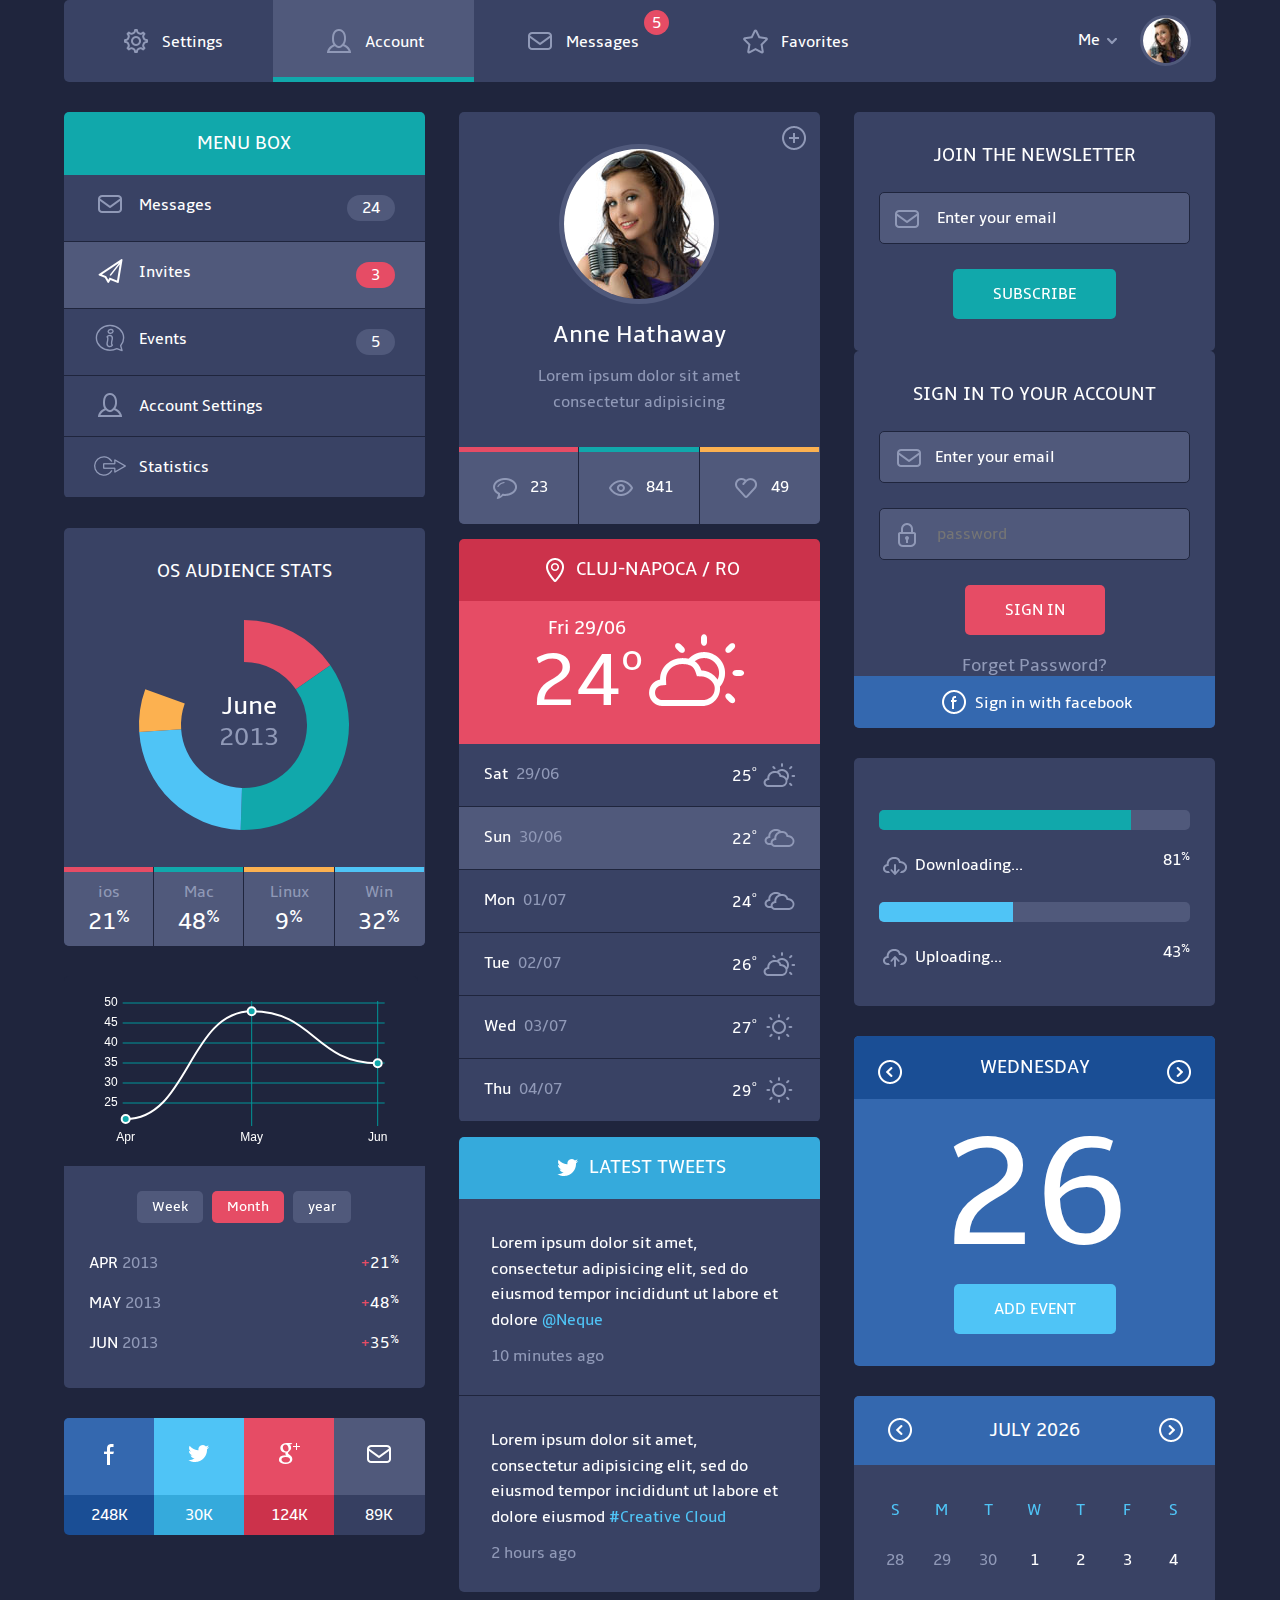
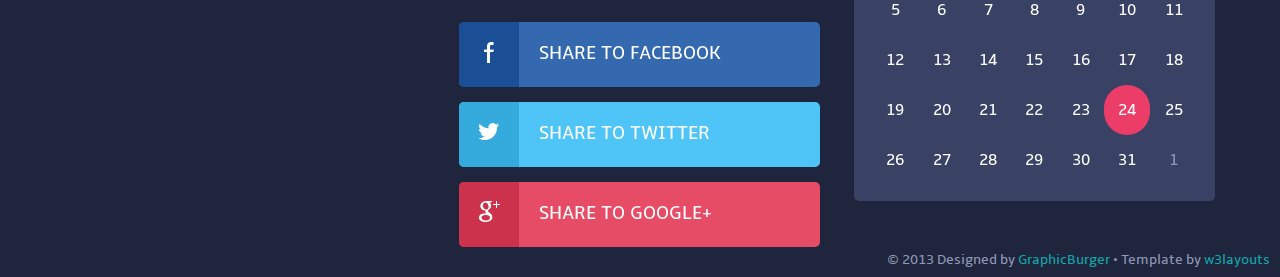
==== index_bk.html @ 9e86a753 "1st commit" ====
<!--A Design by W3layouts
Author: W3layout
Author URL: http://w3layouts.com
License: Creative Commons Attribution 3.0 Unported
License URL: http://creativecommons.org/licenses/by/3.0/
-->
<!DOCTYPE HTML>
<head>
<title>Ui kits Website Template | Home :: w3layouts</title>
<meta http-equiv="Content-Type" content="text/html; charset=utf-8" />
<meta name="viewport" content="width=device-width, initial-scale=1, maximum-scale=1">
<link href="css/style.css" rel="stylesheet" type="text/css" media="all"/>
<link href="css/nav.css" rel="stylesheet" type="text/css" media="all"/>
<link href='http://fonts.googleapis.com/css?family=Carrois+Gothic+SC' rel='stylesheet' type='text/css'>
<script type="text/javascript" src="js/jquery.js"></script>
<script type="text/javascript" src="js/login.js"></script>
<script type="text/javascript" src="js/Chart.js"></script>
 <script type="text/javascript" src="js/jquery.easing.js"></script>
 <script type="text/javascript" src="js/jquery.ulslide.js"></script>
 <!----Calender -------->
  <link rel="stylesheet" href="css/clndr.css" type="text/css" />
  <script src="js/underscore-min.js"></script>
  <script src= "js/moment-2.2.1.js"></script>
  <script src="js/clndr.js"></script>
  <script src="js/site.js"></script>
  <!----End Calender -------->
</head>
<body>			       
	    <div class="wrap">	 
	      <div class="header">
	      	  <div class="header_top">
					  <div class="menu">
						  <a class="toggleMenu" href="#"><img src="images/nav.png" alt="" /></a>
							<ul class="nav">
								<li><a href="#"><i><img src="images/settings.png" alt="" /></i>Settings</a></li>
								<li class="active"><a href="#"><i><img src="images/user.png" alt="" /></i>Account</a></li>
								<li><a href="#"><i><img src="images/mail.png" alt="" /></i>Messages <span class="messages">5</span></a></li>
								<li><a href="#"><i><img src="images/favourite.png" alt="" /></i>Favorites</a></li>
							<div class="clear"></div>
						    </ul>
							<script type="text/javascript" src="js/responsive-nav.js"></script>
				        </div>	
					  <div class="profile_details">
				    		   <div id="loginContainer">
				                  <a id="loginButton" class=""><span>Me</span></a>   
				                    <div id="loginBox">                
				                      <form id="loginForm">
				                        <fieldset id="body">
				                            <div class="user-info">
							        			<h4>Hello,<a href="#"> Username</a></h4>
							        			<ul>
							        				<li class="profile active"><a href="#">Profile </a></li>
							        				<li class="logout"><a href="#"> Logout</a></li>
							        				<div class="clear"></div>		
							        			</ul>
							        		</div>			                            
				                        </fieldset>
				                    </form>
				                </div>
				            </div>
				             <div class="profile_img">	
				             	<a href="#"><img src="images/profile_img40x40.jpg" alt="" />	</a>
				             </div>		
				             <div class="clear"></div>		  	
					    </div>	
		 		      <div class="clear"></div>				 
				   </div>
			</div>	  					     
	</div>
	  <div class="main">  
	    <div class="wrap">  		 
	       <div class="column_left">	          
	    		 <div class="menu_box">
	    		 	 <h3>Menu Box</h3>
	    		 	   <div class="menu_box_list">
				      		<ul>
						  		<li><a href="#" class="messages"><span>Messages</span><label class="digits">24</label><div class="clear"></div></a></li>
						  		<li class="active"><a href="#" class="invites"><span>Invites</span><label class="digits active">3</label><div class="clear"></div></a></li>
						  		<li><a href="#" class="events"><span>Events</span><label class="digits">5</label><div class="clear"></div></a></li>
						  		<li><a href="#" class="account_settings"><span>Account Settings</span></a></li>
						  		<li><a href="#" class="statistics"><span>Statistics</span></a></li>						  	
				    		</ul>
				      </div>
	    		 </div>
	    		 <div class="chart">
		               <h3>Os Audience Stats</h3>
		                <div class="diagram">
		                  <canvas id="canvas" height="220" width="220"> </canvas>
		                  <h4><span>June</span><br />2013</h4>   
		                 </div>
		                     
		               <!----		              
						<span><img src="images/chart.png" alt="" /></span>
						----->					
						<div class="chart_list">
			           	  <ul>
			           	  	<li><a href="#" class="red">ios<p class="percentage">21<em>%</em></p></a></li>
			           	  	<li><a href="#" class="purple">Mac<p class="percentage">48<em>%</em></p></a></li>
			           	  	<li><a href="#" class="yellow">Linux<p class="percentage">9<em>%</em></p></a></li>
			           	  	<li><a href="#" class="blue">Win<p class="percentage">32<em>%</em></p></a></li>
			           	  	<div class="clear"></div>	
			           	  </ul>
			           </div>
			           <script>
						var doughnutData = [
								{
									value: 21,
									color:"#E64C65"
								},
								{
									value : 48,
									color : "#11A8AB"
								},							
								{
									value : 32,
									color : "#4FC4F6"
								},	
								{
									value : 9,
									color : "#FCB150"
								},							
							
							];				
							var myDoughnut = new Chart(document.getElementById("canvas").getContext("2d")).Doughnut(doughnutData);					
					</script>
		          </div>
		             <div class="graph">
		             	<canvas id="line-chart"> </canvas>
		             	<script>
							var lineChartData = {
								labels : ["Apr","May","Jun"],
								datasets : [									
									{
										fillColor : "rgba(255, 255, 255, 0)",
										strokeColor : "#FFF",
										pointColor : "#11a8ab",
										pointStrokeColor : "#FFF",
										data : [21,48,35]
									}
								]
								
							}
					
						var myLine = new Chart(document.getElementById("line-chart").getContext("2d")).Line(lineChartData);
						
						</script>
		             	<!---
		             	<img src="images/graph.png" alt="" />
		             	------->
		             	<div class="graph_list">
		             		 <div class="week-month-year">
		             		 	<p><a href="#">Week</a></p>
		             		 	<p><a href="#" class="active">Month</a></p>
		             		 	<p><a href="#">year</a></p>
		             		 	<div class="clear"></div>
		             		 </div>
				      			<ul>
						  		    <li><a href="#"><span class="day_name">Apr</span> 2013 
						  			<label class="digits"><span>+</span>21<em>%</em></label><div class="clear"></div></a></li>
						  			<li class="active"><a href="#"><span class="day_name">May</span> 2013 
						  			<label class="digits"><span>+</span>48<em>%</em></label><div class="clear"></div></a></li>
						  			<li><a href="#"><span class="day_name">Jun</span> 2013 
						  			<label class="digits"><span>+</span>35<em>%</em> </label><div class="clear"></div></a></li>						  			
				    		</ul>
				      </div>
		             </div>
		                         
		            
		          
		          		<div class="social_network_likes">
				      		<ul>
				      			<li><a href="#" class="facebook"><i><img src="images/facebook_icon.png" alt=""></i> <span>248k</span></a></li>
				      			<li><a href="#" class="twitter"><i><img src="images/tweets.png" alt=""></i> <span>30k</span></a></li>
				      			<li><a href="#" class="googleplus"><i><img src="images/google+.png" alt=""></i> <span>124k</span></a></li>
				      			<li><a href="#" class="mail"><i><img src="images/mail-hover.png" alt=""></i> <span>89k</span></a></li>
				      			<div class="clear"></div>
				    		</ul>
		          		</div>
	  		</div> 
	  		
            <div class="column_middle">
              <div class="column_middle_grid1">
		         <div class="profile_picture">
		        	<a href=""><img src="images/profile_img150x150.jpg" alt="" />	</a>		         
		            <div class="profile_picture_name">
		            	<h2>Anne Hathaway</h2>
		            	<p>Lorem ipsum dolor sit amet consectetur adipisicing </p>
		            </div>
		             <span><a href="#"> <img src="images/follow_user.png" alt="" /> </a></span>
		          </div>
		           <div class="articles_list">
		           	  <ul>
		           	  	<li><a href="#" class="red"> <img src="images/comments.png" alt="" /> 23</a></li>
		           	  	<li><a href="#" class="purple"> <img src="images/views.png" alt="" /> 841</a></li>
		           	  	<li><a href="#" class="yellow"> <img src="images/likes.png" alt="" /> 49</a></li>
		           	  	<div class="clear"></div>	
		           	  </ul>
		           </div>
		       </div>
		         <div class="weather">
		               <h3><i><img src="images/location.png" alt="" /> </i> Cluj-Napoca / Ro</h3>
		              <div class="today_temp">
		                <div class="temp">
							<figure>Fri 29/06<span>24<em>o</em></span></figure>
						</div>
						<img src="images/sun.png" alt="" />
					</div>
						<div class="temp_list">
				      			<ul>
						  		    <li><a href="#"><span class="day_name">Sat</span>&nbsp; 29/06 
						  			<label class="digits">25<em>o</em> <i><img src="images/sun_icon1.png" alt="" /></i></label><div class="clear"></div></a></li>
						  			<li class="active"><a href="#"><span class="day_name">Sun</span>&nbsp; 30/06 
						  			<label class="digits">22<em>o</em> <i><img src="images/clouds.png" alt="" /></i></label><div class="clear"></div></a></li>
						  			<li><a href="#"><span class="day_name">Mon</span>&nbsp; 01/07 
						  			<label class="digits">24<em>o</em> <i><img src="images/clouds.png" alt="" /></i></label><div class="clear"></div></a></li>
						  			<li><a href="#"><span class="day_name">Tue</span>&nbsp; 02/07 
						  			<label class="digits">26<em>o</em> <i><img src="images/sun_icon1.png" alt="" /></i></label><div class="clear"></div></a></li>
						  			<li><a href="#"><span class="day_name">Wed</span>&nbsp; 03/07 
						  			<label class="digits">27<em>o</em> <i><img src="images/sun_icon2.png" alt="" /></i></label><div class="clear"></div></a></li>
						  			<li><a href="#"><span class="day_name">Thu</span>&nbsp; 04/07
						  			<label class="digits">29<em>o</em> <i><img src="images/sun_icon2.png" alt="" /></i></label><div class="clear"></div></a></li>
				    		</ul>
				      </div>
		          </div>	           
		         <div class="tweets">
		               <h3><i><img src="images/tweets.png" alt="" /> </i> Latest Tweets</h3>		              
						<div class="tweets_list">
				      		<ul>
						  		<li>Lorem ipsum dolor sit amet, consectetur adipisicing elit, sed do eiusmod tempor incididunt ut labore et dolore <a href="#">@Neque</a>
						  			<span>10 minutes ago</span></li>
						  	   <li>Lorem ipsum dolor sit amet, consectetur adipisicing elit, sed do eiusmod tempor incididunt ut labore et dolore eiusmod <a href="#">#Creative Cloud</a>
						  			<span>2 hours ago</span></li>
				    		</ul>
				      </div>
		          </div>
		          <div class="social_networks">
				      		<ul>
				      			<li><a href="#" class="facebook"><i><img src="images/facebook_icon.png" alt="" /></i> <span>Share to Facebook</span><div class="clear"></div></a></li>
				      			<li><a href="#" class="twitter"><i><img src="images/tweets.png" alt="" /></i> <span>Share to Twitter</span><div class="clear"></div></a></li>
				      			<li><a href="#" class="googleplus"><i><img src="images/google+.png" alt="" /></i> <span>Share to Google+</span><div class="clear"></div></a></li>
				    		</ul>
		          </div>	           
		       
    	    </div>
    	    
            <div class="column_right">
            	<div class="column_right_grid">
                 <div class="newsletter">
				   <h3>Join the newsletter</h3>
					    <form>
					    	<span>
					 	     <i><img src="images/mail.png" alt="" /></i>
					 	     <input type="text" value="Enter your email" onfocus="this.value = '';" onblur="if (this.value == '') {this.value = 'Enter your email';}">
					 	    </span>			 	    
					 		<input type="submit" class="my_button" value="Subscribe">
					 	</form>
				   </div>
			   </div>
				 <div class="column_right_grid sign-in">
				 	<div class="sign_in">
				       <h3>Sign in to your account</h3>
					    <form>
					    	<span>
					 	    <i><img src="images/mail.png" alt="" /></i><input type="text" value="Enter your email" onfocus="this.value = '';" onblur="if (this.value == '') {this.value = 'Enter your email';}">
					 	    </span>
					 	    <span>
					 	     <i><img src="images/lock.png" alt="" /></i>
					 	     <input type="password" placeholder="password">
					 	    </span>
					 		<input type="submit" class="my-button" value="Sign In">
					 	</form>
					       <h4><a href="#">Forget Password?</a></h4>				   
          		       </div>
          		 	  <div class="signin_facebook">
					   	 <p><a href="#">  <i> <img src="images/facebook.png" alt="" /></i>Sign in with facebook</a></p>
				      </div>
				   </div>
				   <div class="column_right_grid downloading_uploading">
                      <ul>
					      <li>                              
                            <div class="progress">
                              <div class="progress-bar" style="width:81%"> </div>
                            </div>
                            <div class="clearfix">
                                <p class="downloading"> <i><img src="images/download.png" alt="" /></i> Downloading...</p>
                                <p class="percentage">81<em>%</em></p>
                                <div class="clear"></div>
                            </div>
                           </li>
                           <li>                              
                            <div class="progress">
                              <div class="progress-bar uploading" style="width:43%"> </div>
                            </div>
                            <div class="clearfix">
                                <p class="downloading"><i><img src="images/upload.png" alt="" /></i> Uploading...</p>
                                <p class="percentage">43<em>%</em></p>
                                <div class="clear"></div>
                            </div>
                           </li>
                        </ul>
				   </div>
				   <div class="column_right_grid date_events">
				     	  <h3><a href="#" id="slide_prev"><img src="images/arrow-left.png" alt="" /></a> Wednesday <a href="#" id="slide_next"><img src="images/arrow-right.png" alt="" /></a></h3>
				     	 		<ul id="slide" class="event_dates">					            
						            <li>26</li>
						            <li>25</li>
						            <li>24</li>
						            <li>23</li>
						            <li>22</li>
						            <li>21</li>
						            <li>20</li>
						            <li>19</li>
						            <li>18</li>
						            <li>17</li>
						            <li>16</li>
						            <li>15</li>
						            <li>14</li>
						            <li>13</li>
						            <li>12</li>
						            <li>11</li>
						            <li>10</li>
						            <li>9</li>
						            <li>8</li>
						            <li>7</li>
						            <li>6</li>
						            <li>5</li>
						            <li>4</li>
						            <li>3</li>
						            <li>2</li>
						            <li>1</li>
						            <li>31</li>
						            <li>30</li>
						            <li>29</li>
						            <li>28</li>
						            <li>27</li>
						        </ul>
						         <div class="button"><a href="#">Add Event</a></div>											 				
				           <script type="text/javascript">
				            $(function() {						
				                $('#slide').ulslide({
				                   
									effect: {
										type: 'carousel', // slide or fade
				                        axis: 'x',        // x, y
										showCount:1
									},
				                    nextButton: '#slide_next',
				                    prevButton: '#slide_prev',
				                    duration: 800,
				                    /*autoslide: 2000,*/
									easing: 'easeOutBounce'
				                });
				            });
				        </script>
				    </div>
				   <div class="column_right_grid calender">
                      <div class="cal1"> </div>
				   </div>
             </div>
    	<div class="clear"></div>
 	 </div>
   </div>
  		 <div class="copy-right">
				<p>© 2013 Designed by <a href="http://graphicburger.com/flat-design-ui-components/" target="_blank">GraphicBurger</a>  • Template by <a href="http://w3layouts.com" target="_blank">w3layouts</a> </p>
	 	 </div>   
</body>
</html>
---- css/style.css ----
/*
Author: W3layouts
Author URL: http://w3layouts.com
License: Creative Commons Attribution 3.0 Unported
License URL: http://creativecommons.org/licenses/by/3.0/
*/
    /* reset */
    
    html,
    body,
    div,
    span,
    applet,
    object,
    iframe,
    h1,
    h2,
    h3,
    h4,
    h5,
    h6,
    p,
    blockquote,
    pre,
    a,
    abbr,
    acronym,
    address,
    big,
    cite,
    code,
    del,
    dfn,
    em,
    img,
    ins,
    kbd,
    q,
    s,
    samp,
    small,
    strike,
    strong,
    sub,
    sup,
    tt,
    var,
    b,
    u,
    i,
    dl,
    dt,
    dd,
    ol,
    nav ul,
    nav li,
    fieldset,
    form,
    label,
    legend,
    table,
    caption,
    tbody,
    tfoot,
    thead,
    tr,
    th,
    td,
    article,
    aside,
    canvas,
    details,
    embed,
    figure,
    figcaption,
    footer,
    header,
    hgroup,
    menu,
    nav,
    output,
    ruby,
    section,
    summary,
    time,
    mark,
    audio,
    video {
        margin: 0;
        padding: 0;
        border: 0;
        font-size: 100%;
        font: inherit;
        vertical-align: baseline;
    }

hr{
    border-color: #9099b7;
    color: #9099b7;
    background-color: #9099b7;
}
    
    article,
    aside,
    details,
    figcaption,
    figure,
    footer,
    header,
    hgroup,
    menu,
    nav,
    section {
        display: block;
    }
    
    ol,
    ul {
        list-style: none;
        margin: 0;
        padding: 0;
    }
    
    blockquote,
    q {
        quotes: none;
    }
    
    blockquote:before,
    blockquote:after,
    q:before,
    q:after {
        content: '';
        content: none;
    }
    
    table {
        border-collapse: collapse;
        border-spacing: 0;
    }
    /* start editing from here */
    
    a {
        text-decoration: none;
    }
    
    .txt-rt {
        text-align: right;
    }
    /* text align right */
    
    .txt-lt {
        text-align: left;
    }
    /* text align left */
    
    .txt-center {
        text-align: center;
    }
    /* text align center */
    
    .float-rt {
        float: right;
    }
    /* float right */
    
    .float-lt {
        float: left;
    }
    /* float left */
    
    .clear {
        clear: both;
    }
    /* clear float */
    
    .pos-relative {
        position: relative;
    }
    /* Position Relative */
    
    .pos-absolute {
        position: absolute;
    }
    /* Position Absolute */
    
    .vertical-base {
        vertical-align: baseline;
    }
    /* vertical align baseline */
    
    .vertical-top {
        vertical-align: top;
    }
    /* vertical align top */
    
    .underline {
        padding-bottom: 5px;
        border-bottom: 1px solid #eee;
        margin: 0 0 20px 0;
    }
    /* Add 5px bottom padding and a underline */
    
    nav.vertical ul li {
        display: block;
    }
    /* vertical menu */
    
    nav.horizontal ul li {
        display: inline-block;
    }
    /* horizontal menu */
    
    img {
        max-width: 100%;
    }
    /*end reset*/
    
    @font-face {
        font-family: 'ambleregular';
        src: url(../fonts/Amble-Regular-webfont.ttf) format('truetype');
    }
    
    body {
        font-family: 'ambleregular';
        background: #1f253d !important;
        padding: 0;
        position: relative;
    }
    
    .wrap {
        width: 80%;
        margin: 0 auto;
        transition: all .2s linear;
        -moz-transition: all .2s linear;
        /* firefox */
        -webkit-transition: all .2s linear;
        /* safari and chrome */
        -o-transition: all .2s linear;
        /* opera */
        -ms-transition: all .2s linear;
    }
    
    .header_top {
        background: #394264;
        border-radius: 5px;
        -webkit-border-radius: 5px;
        -moz-border-radius: 5px;
        -o-border-radius: 5px;
        position: relative;
    }
    
    .footer_bottom {
        position: absolute;
        bottom: 0;
        width: 100%;
        text-align: center;
    }
    /********* profile details **********/
    
    .profile_details {
        float: right;
        margin: 15px 25px;
    }
    /*-------LOGIN STARTS HERE -------*/
    
    #loginContainer {
        position: relative;
        float: left;
        padding-right: 10px;
        padding-top: 15px;
    }
    /* Login Button */
    
    #loginButton {
        display: inline-block;
        position: relative;
        z-index: 30;
        cursor: pointer;
    }
    /* Login Button Text */
    
    #loginButton span {
        color: #FFF;
        font-size: 1em;
        background: url(../images/loginArrow.png) no-repeat 26px 8px;
        display: block;
        padding: 0 30px 0 0;
        font-family: 'ambleregular';
    }
    
    #loginButton.active span {
        background-position: 26px -20px;
    }
    /* Login Box */
    
    #loginBox {
        position: absolute;
        top: 70px;
        right: 10px;
        display: none;
        z-index: 29;
    }
    /* Login Form */
    
    #loginForm {
        width: 200px;
        background: #1F253D;
        border-radius: 5px;
        -webkit-border-radius: 5px;
        border-radius: 5px;
        border-radius: 5px;
        position: relative;
    }
    
    #loginForm:after {
        content: '';
        position: absolute;
        right: 25px;
        top: -6px;
        border-left: 6px solid rgba(0, 0, 0, 0);
        border-right: 6px solid rgba(0, 0, 0, 0);
        border-bottom: 6px solid #1F253D;
    }
    
    fieldset#body {
        padding: 15px;
    }
    
    .user-info h4 {
        font-size: 1em;
        color: #FFF;
        padding-bottom: 15px;
        text-align: center;
    }
    
    .user-info h4 a {
        color: #11A8AB;
    }
    
    .user-info ul li.profile {
        float: left;
    }
    
    .user-info ul li.logout {
        float: right;
    }
    
    .user-info ul li {
        display: inline-block;
    }
    
    .user-info ul li a {
        padding: 8px 15px;
        color: #FFF;
        font-size: 0.85em;
        border: none;
        display: block;
        background: #50597B;
        border-radius: 5px;
        -webkit-border-radius: 5px;
        -moz-border-radius: 5px;
        -o-border-radius: 5px;
        -webkit-transition: all 0.5s ease-in-out;
        -moz-transition: all 0.5s ease-in-out;
        -o-transition: all 0.5s ease-in-out;
        transition: all 0.5s ease-in-out;
    }
    
    .user-info ul li a:hover,
    .user-info ul li.active a {
        background: #E64C65;
    }
    
    .profile_img {
        float: right;
    }
    
    .profile_img img {
        display: block;
        border-radius: 3em;
        -webkit-border-radius: 3em;
        -moz-border-radius: 3em;
        -o-border-radius: 3em;
        border: 3px solid #50597b;
    }
    /********* Main ************/
    
    .main {
        padding: 30px 0;
    }
    
    .column_left,
    .column_middle,
    .column_right {
        float: left;
        width: 31.3%;
    }
    
    .column_middle {
        margin: 0 3%;
    }
    /******** Colunm Left *************/
    
    .menu_box h3 {
        color: #FFF;
        font-size: 1.2em;
        text-transform: uppercase;
        padding: 20px 0;
        text-align: center;
        background: #11a8ab;
        border-radius: 5px 5px 0 0;
        -webkit-border-radius: 5px 5px 0 0;
        -moz-border-radius: 5px 5px 0 0;
        -o-border-radius: 5px 5px 0 0;
    }
    
    .menu_box_list {
        background: #394264;
        border-radius: 0px 0px 5px 5px;
        -webkit-border-radius: 0px 0px 5px 5px;
        -moz-border-radius: 0px 0px 5px 5px;
        -o-border-radius: 0px 0px 5px 5px;
    }
    
    .menu_box_list li a {
        display: block;
        color: #FFF;
        font-size: 1em;
        border-bottom: 1px solid #1f253d;
        padding: 20px 30px;
        -webkit-transition: all 0.5s ease-in-out;
        -moz-transition: all 0.5s ease-in-out;
        -o-transition: all 0.5s ease-in-out;
        transition: all 0.5s ease-in-out;
    }
    
    .menu_box_list li a:hover,
    .menu_box_list li.active a {
        background: #50597b;
    }
    
    .menu_box_list li a span {
        padding-left: 45px;
    }
    
    .menu_box_list li a label {
        background: #50597b;
        color: #FFF;
        font-size: 1em;
        float: right;
        padding: 3px 15px;
        border-radius: 1em;
        -webkit-transition: all 0.5s ease-in-out;
        -moz-transition: all 0.5s ease-in-out;
        -o-transition: all 0.5s ease-in-out;
        transition: all 0.5s ease-in-out;
    }
    
    .menu_box_list li a label.active,
    .menu_box_list li a:hover label {
        background: #e64c65;
    }
    
    .menu_box_list li a.messages {
        background-image: url(../images/mail.png);
        background-repeat: no-repeat;
        background-position: 30px 13px;
    }
    
    .menu_box_list li a.messages:hover {
        background-image: url(../images/mail-hover.png);
    }
    
    .menu_box_list li a.invites {
        background-image: url(../images/invites.png);
        background-repeat: no-repeat;
        background-position: 30px 13px;
    }
    
    .menu_box_list li a.invites:hover,
    .menu_box_list li.active a {
        background-image: url(../images/invites-hover.png);
    }
    
    .menu_box_list li a.events {
        background-image: url(../images/information.png);
        background-repeat: no-repeat;
        background-position: 30px 13px;
    }
    
    .menu_box_list li a.events:hover {
        background-image: url(../images/information.png);
    }
    
    .menu_box_list li a.account_settings {
        background-image: url(../images/user.png);
        background-repeat: no-repeat;
        background-position: 30px 13px;
    }
    
    .menu_box_list li a.account_settings:hover {
        background-image: url(../images/user.png);
    }
    
    .menu_box_list li a.statistics {
        background-image: url(../images/logout.png);
        background-repeat: no-repeat;
        background-position: 30px 13px;
    }
    
    .menu_box_list li a.statistics:hover {
        background-image: url(../images/logout.png);
    }
    /******* Carts *********/
    
    .chart {
        margin-top: 30px;
        background: #394264;
        text-align: center;
        padding: 2em 0 0 0;
        border-radius: 5px;
        -webkit-border-radius: 5px;
        -moz-border-radius: 5px;
        -o-border-radius: 5px;
    }
    
    .chart h4 {
        position: absolute;
        top: 4.5em;
        right: 6.5em;
        font-size: 1.6em;
        color: #9099B7;
        display: inline-block;
    }
    
    .chart h4 span {
        color: #FFF;
    }
    
    .chart h3 {
        color: #FFF;
        font-size: 1.2em;
        text-transform: uppercase;
    }
    
    .diagram {
        position: relative;
    }
    
    .chart canvas {
        padding: 2em 0;
        display: block;
        margin: 0 auto;
        position: relative;
    }
    
    .chart_list {
        background: #50597b;
        text-align: center;
        border-radius: 0px 0px 5px 5px;
        -webkit-border-radius: 0px 0px 5px 5px;
        -moz-border-radius: 0px 0px 5px 5px;
        -o-border-radius: 0px 0px 5px 5px;
    }
    
    .chart_list li {
        float: left;
        width: 24.8%;
        border-right: 1px solid #1F253D;
    }
    
    .chart_list li a {
        display: block;
        color: #9099B7;
        font-size: 1em;
        padding: 10px 0;
        -webkit-transition: all 0.5s ease-in-out;
        -moz-transition: all 0.5s ease-in-out;
        -o-transition: all 0.5s ease-in-out;
        transition: all 0.5s ease-in-out;
    }
    
    .chart_list li a:hover {
        background: #3F4663;
    }
    
    .chart_list li:nth-child(4) {
        border-right: none;
    }
    
    .chart_list li a.red {
        border-top: 5px solid #e64c65;
    }
    
    .chart_list li a.purple {
        border-top: 5px solid #11a8ab;
    }
    
    .chart_list li a.yellow {
        border-top: 5px solid #fcb150;
    }
    
    .chart_list li a.blue {
        border-top: 5px solid #4fc4f6;
    }
    
    .chart_list p {
        font-size: 1.5em;
        color: #FFF;
        padding-top: 5px;
    }
    
    .chart_list em {
        font-size: 0.7em;
        vertical-align: top;
    }
    /********* Graph ************/
    
    .graph {
        margin-top: 30px;
    }
    
    .graph canvas {
        padding: 20px 48px;
        display: block;
        background: #1f253d;
        border-radius: 5px 5px 0 0;
        -webkit-border-radius: 5px 5px 0 0;
        -moz-border-radius: 5px 5px 0 0;
        -o-border-radius: 5px 5px 0 0;
    }
    
    .graph img {
        display: block;
        width: 100%;
        border-radius: 5px 5px 0 0;
        -webkit-border-radius: 5px 5px 0 0;
        -moz-border-radius: 5px 5px 0 0;
        -o-border-radius: 5px 5px 0 0;
    }
    
    .graph_list {
        padding: 25px;
        background: #394264;
        border-radius: 0px 0px 5px 5px;
        -webkit-border-radius: 0px 0px 5px 5px;
        -moz-border-radius: 0px 0px 5px 5px;
        -o-border-radius: 0px 0px 5px 5px;
    }
    
    .week-month-year {
        text-align: center;
        margin-bottom: 20px;
    }
    
    .week-month-year p {
        display: inline-block;
        margin-left: 5px;
    }
    
    .week-month-year p:first-child {
        margin-left: 0;
    }
    
    .week-month-year p a {
        padding: 8px 15px;
        color: #FFF;
        font-size: 0.85em;
        border: none;
        display: block;
        background: #50597b;
        border-radius: 5px;
        -webkit-border-radius: 5px;
        -moz-border-radius: 5px;
        -o-border-radius: 5px;
        -webkit-transition: all 0.5s ease-in-out;
        -moz-transition: all 0.5s ease-in-out;
        -o-transition: all 0.5s ease-in-out;
        transition: all 0.5s ease-in-out;
    }
    
    .week-month-year p a:hover,
    .week-month-year p a.active {
        background: #e64c65;
    }
    
    .graph_list li a {
        display: block;
        color: #9099B7;
        font-size: 1em;
        text-transform: uppercase;
        padding: 10px 0;
        -webkit-transition: all 0.5s ease-in-out;
        -moz-transition: all 0.5s ease-in-out;
        -o-transition: all 0.5s ease-in-out;
        transition: all 0.5s ease-in-out;
    }
    
    .graph_list li a span {
        color: #FFF;
        -webkit-transition: all 0.5s ease-in-out;
        -moz-transition: all 0.5s ease-in-out;
        -o-transition: all 0.5s ease-in-out;
        transition: all 0.5s ease-in-out;
    }
    
    .graph_list li a label {
        color: #FFF;
        font-size: 1em;
        float: right;
        letter-spacing: 1px;
    }
    
    .graph_list li a label span {
        color: #E64C65;
    }
    
    .graph_list li a label em {
        font-size: 0.7em;
        vertical-align: top;
    }
    /****** video Player *******/
    
    .video_palyer {
        margin-top: 30px;
    }
    
    .video_palyer iframe {
        height: 290px;
        border-radius: 5px;
        -webkit-border-radius: 5px;
        -moz-border-radius: 5px;
        -o-border-radius: 5px;
    }
    /***** Social Likes **********/
    
    .social_network_likes {
        margin-top: 30px;
        text-align: center;
    }
    
    .social_network_likes li {
        float: left;
        width: 25%;
    }
    
    .social_network_likes li a {
        display: block;
        -webkit-transition: all 0.5s ease-in-out;
        -moz-transition: all 0.5s ease-in-out;
        -o-transition: all 0.5s ease-in-out;
        transition: all 0.5s ease-in-out;
    }
    
    .social_network_likes li a > i {
        display: block;
        background: #1a4e95;
        padding: 20px 0;
    }
    
    .social_network_likes li a span {
        display: block;
        font-size: 1em;
        color: #FFF;
        text-transform: uppercase;
        padding: 10px 0;
    }
    
    .social_network_likes li a.facebook {
        background: #1a4e95;
        border-radius: 5px 0px 0px 5px;
    }
    
    .social_network_likes li a.facebook:hover {
        background: #094291;
    }
    
    .social_network_likes li a.facebook > i {
        background: #3468af;
        border-radius: 5px 0px 0px 0px;
    }
    
    .social_network_likes li a.twitter {
        background: #35aadc;
    }
    
    .social_network_likes li a.twitter:hover {
        background: #0C94CE;
    }
    
    .social_network_likes li a.twitter > i {
        background: #4fc4f6;
    }
    
    .social_network_likes li a.googleplus {
        background: #cc324b;
    }
    
    .social_network_likes li a.googleplus:hover {
        background: #CA2540;
    }
    
    .social_network_likes li a.googleplus > i {
        background: #e64c65;
    }
    
    .social_network_likes li a.mail {
        background: #363f61;
        border-radius: 0px 5px 5px 0px;
    }
    
    .social_network_likes li a.mail:hover {
        background: #30395A;
    }
    
    .social_network_likes li a.mail > i {
        background: #50597b;
        border-radius: 0px 5px 0px 0px;
    }
    /********* Column Middle ***********/
    
    .column_middle_grid1 {
        background: #394264;
        border-radius: 5px;
        -webkit-border-radius: 5px;
        -moz-border-radius: 5px;
        -o-border-radius: 5px;
    }
    
    .profile_picture {
        padding: 2em 3em;
        text-align: center;
        position: relative;
    }
    
    .profile_picture span {
        position: absolute;
        top: 10px;
        right: 10px;
    }
    
    .profile_picture a {
        display: block;
    }
    
    .profile_picture > a > img {
        display: block;
        margin: 0 auto;
        border: 5px solid #50597B;
        border-radius: 8em;
        -webkit-border-radius: 8em;
        -moz-border-radius: 8em;
        -o-border-radius: 8em;
    }
    
    .profile_picture_name {
        padding-top: 1em;
    }
    
    .profile_picture_name h2 {
        font-size: 1.5em;
        color: #FFF;
        margin-bottom: 15px;
    }
    
    .profile_picture_name p {
        font-size: 1em;
        color: #9099b7;
        line-height: 1.6em;
    }
    
    .articles_list {
        background: #50597b;
        text-align: center;
        border-radius: 0px 0px 5px 5px;
        -webkit-border-radius: 0px 0px 5px 5px;
        -moz-border-radius: 0px 0px 5px 5px;
        -o-border-radius: 0px 0px 5px 5px;
    }
    
    .articles_list li {
        float: left;
        width: 33.1%;
        border-right: 1px solid #1F253D;
    }
    
    .articles_list li a {
        display: block;
        color: #FFF;
        font-size: 1em;
        padding: 20px 0;
        -webkit-transition: all 0.5s ease-in-out;
        -moz-transition: all 0.5s ease-in-out;
        -o-transition: all 0.5s ease-in-out;
        transition: all 0.5s ease-in-out;
    }
    
    .articles_list li a:hover {
        background: #3F4663;
    }
    
    .articles_list li a img {
        vertical-align: middle;
        padding-right: 5px;
    }
    
    .articles_list li:nth-child(3) {
        border-right: none;
    }
    
    .articles_list li a.red {
        border-top: 5px solid #e64c65;
    }
    
    .articles_list li a.purple {
        border-top: 5px solid #11a8ab;
    }
    
    .articles_list li a.yellow {
        border-top: 5px solid #fcb150;
    }
    /*** Weather *******/
    
    .weather,
    .tweets {
        margin-top: 15px;
    }
    
    .weather h3,
    .tweets h3 {
        color: #FFF;
        font-size: 1.2em;
        text-transform: uppercase;
        padding: 15px 0;
        text-align: center;
        background: #cc324b;
        border-radius: 5px 5px 0 0;
        -webkit-border-radius: 5px 5px 0 0;
        -moz-border-radius: 5px 5px 0 0;
        -o-border-radius: 5px 5px 0 0;
    }
    
    .weather h3 i img,
    .tweets h3 i img {
        vertical-align: middle;
    }
    
    .today_temp {
        padding: 1em 0;
        background: #e64c65;
        text-align: center;
    }
    
    .today_temp img {
        vertical-align: bottom;
        margin-bottom: 8px;
    }
    
    .temp {
        display: inline-block;
    }
    
    .temp figure {
        font-size: 1.2em;
        color: #FFF;
        text-align: center;
        padding: 0;
    }
    
    .temp figure span {
        font-size: 4em;
        color: #FFF;
        display: block;
        margin-top: -5px;
    }
    
    .temp figure span em {
        font-size: 0.5em;
        vertical-align: top;
    }
    
    .temp_list {
        background: #394264;
        border-radius: 0px 0px 5px 5px;
        -webkit-border-radius: 0px 0px 5px 5px;
        -moz-border-radius: 0px 0px 5px 5px;
        -o-border-radius: 0px 0px 5px 5px;
    }
    
    .temp_list li a {
        display: block;
        color: #9099B7;
        font-size: 1em;
/*        text-transform: uppercase;*/
        border-bottom: 1px solid #1f253d;
        padding: 20px 25px 15px 25px;
        -webkit-transition: all 0.5s ease-in-out;
        -moz-transition: all 0.5s ease-in-out;
        -o-transition: all 0.5s ease-in-out;
        transition: all 0.5s ease-in-out;
    }
    
    .temp_list li a span {
        color: #FFF;
        -webkit-transition: all 0.5s ease-in-out;
        -moz-transition: all 0.5s ease-in-out;
        -o-transition: all 0.5s ease-in-out;
        transition: all 0.5s ease-in-out;
    }
    
/*
    .temp_list li a:hover span,
    .temp_list li.active a span {
        color: #e64c65;
    }
*/
    
    .temp_list li a:hover,
    .temp_list li.active a {
        background: #50597b;
    }
    
    .temp_list li a label {
        color: #FFF;
        font-size: 1em;
        float: right;
        letter-spacing: 1px;
    }
    
    .temp_list li a label em {
        font-size: 0.5em;
        vertical-align: top;
    }
    
    .temp_list li a label i > img {
        vertical-align: middle;
        margin-top: -5px;
    }
    /******* Tweets *******/
    
    .tweets h3 {
        background: #35aadc;
    }
    
    .tweets_list {
        background: #394264;
        border-radius: 0px 0px 5px 5px;
        -webkit-border-radius: 0px 0px 5px 5px;
        -moz-border-radius: 0px 0px 5px 5px;
        -o-border-radius: 0px 0px 5px 5px;
    }
    
    .tweets_list li {
        color: #FFF;
        font-size: 1em;
        line-height: 1.6em;
        padding: 2em 2em 1em 2em;
        border-bottom: 1px solid #1F253D;
    }
    
    .tweets_list li:last-child {
        border-bottom: none;
    }
    
    .tweets_list li a {
        color: #4fc4f6;
    }
    
    .tweets_list li span {
        display: block;
        color: #9099B7;
        padding: 10px 0;
    }
    /********* Social Networks **********/
    
    .social_networks {
        margin-top: 30px;
    }
    
    .social_networks li a {
        display: block;
        margin-bottom: 15px;
        border-radius: 5px;
        -webkit-border-radius: 5px;
        -moz-border-radius: 5px;
        -o-border-radius: 5px;
        -webkit-transition: all 0.5s ease-in-out;
        -moz-transition: all 0.5s ease-in-out;
        -o-transition: all 0.5s ease-in-out;
        transition: all 0.5s ease-in-out;
    }
    
    .social_networks li a > i {
        background: #1a4e95;
        float: left;
        padding: 14px;
        border-radius: 5px 0px 0px 5px;
        -webkit-border-radius: 5px 0px 0px 5px;
        -moz-border-radius: 5px 0px 0px 5px;
        -o-border-radius: 5px 0px 0px 5px;
    }
    
    .social_networks li a span {
        float: left;
        font-size: 1.2em;
        color: #FFF;
        text-transform: uppercase;
        padding: 20px;
    }
    
    .social_networks li a.facebook {
        background: #3468af;
    }
    
    .social_networks li a.facebook:hover {
        background: #0D4797;
    }
    
    .social_networks li a.facebook > i {
        background: #1a4e95;
    }
    
    .social_networks li a.twitter {
        background: #4fc4f6;
    }
    
    .social_networks li a.twitter:hover {
        background: #0C94CE;
    }
    
    .social_networks li a.twitter > i {
        background: #35aadc;
    }
    
    .social_networks li a.googleplus {
        background: #e64c65;
        margin-bottom: 0;
    }
    
    .social_networks li a.googleplus:hover {
        background: #CA2540;
    }
    
    .social_networks li a.googleplus > i {
        background: #cc324b;
    }
    /*********** Colunm Right ***********/
    
    .column_right_grid {
        background: #394264;
        text-align: center;
        padding: 2em 0;
        border-radius: 5px;
        -webkit-border-radius: 5px;
        -moz-border-radius: 5px;
        -o-border-radius: 5px;
    }
    
    .column_right_grid h3 {
        color: #FFF;
        font-size: 1.2em;
        text-transform: uppercase;
    }
    
    .column_right_grid span, .product-order, .marketing-order {
        background: #50597b;
        border: 1px solid #1F253D;
        padding: 5px 0;
        margin: 25px 25px;
        border-radius: 5px;
        -webkit-border-radius: 5px;
        -moz-border-radius: 5px;
        -o-border-radius: 5px;
        display: block;
        outline: none;
        transition: border-color 0.3s;
        -o-transition: border-color 0.3s;
        -ms-transition: border-color 0.3s;
        -moz-transition: border-color 0.3s;
        -webkit-transition: border-color 0.3s;
    }

    button{
        background: #50597b;
        border: 1px solid #1F253D;
        padding: 5px 0;
        margin: 25px 25px;
        border-radius: 5px;
        -webkit-border-radius: 5px;
        -moz-border-radius: 5px;
        -o-border-radius: 5px;
        display: block;
        outline: none;
        transition: border-color 0.3s;
        -o-transition: border-color 0.3s;
        -ms-transition: border-color 0.3s;
        -moz-transition: border-color 0.3s;
        -webkit-transition: border-color 0.3s;
    }
    
    .column_right_grid span:hover {
        border: 1px solid #11A8AB;
    }
    
    .column_right_grid span i img {
        vertical-align: middle;
    }
    
    input[type=number]::-webkit-inner-spin-button,
    input[type=number]::-webkit-outer-spin-button {
        -webkit-appearance: none;
    }
    
    .column_right_grid input[type="number"]::placeholder {
        color: #FFF;
    }
    
    input[type="text"],
    input[type="password"],
    input[type="number"] {
        padding: 10px;
        color: #FFF;
        font-size: 1em;
        background: none;
        outline: none;
        border: none;
        margin: 0px auto;
        width: 75%;
        -webkit-apperance: none;
        font-family: 'ambleregular';
    }
    
    .newsletter input[type="submit"],
.sign_in input[type="submit"],.sign_in input[type="button"] {
        padding: 15px 2.5em;
        color: #FFF;
        font-size: 1em;
        text-transform: uppercase;
        cursor: pointer;
        border: none;
        outline: none;
        background: #11a8ab;
        border-radius: 5px;
        -webkit-border-radius: 5px;
        -moz-border-radius: 5px;
        -o-border-radius: 5px;
        -webkit-transition: all 0.5s ease-in-out;
        -moz-transition: all 0.5s ease-in-out;
        -o-transition: all 0.5s ease-in-out;
        transition: all 0.5s ease-in-out;
        -webkit-apperance: none;
        font-family: 'ambleregular';
    }
    
    .newsletter input[type="submit"]:hover {
        background: #0D9092;
    }
    /********** Sign In to your account *********/
    
    .sign-in {
/*        margin-top: 30px;*/
        padding: 2em 0 0 0;
    }
    
    .sign_in {
        /*	padding-bottom:1em;*/
        border-radius: 5px 5px 0 0;
        -webkit-border-radius: 5px 5px 0 0;
        -moz-border-radius: 5px 5px 0 0;
        -o-border-radius: 5px 5px 0 0;
    }
    
    .sign_in input[type="submit"] {
        background: #e64c65;
    }
    
    .sign_in input[type="submit"]:hover {
        background: #d4465d;
    }
    
    .sign_in h4 {
        margin-top: 20px;
    }
    
    .sign_in h4 a {
        font-size: 1.1em;
        color: #9099B7;
        -webkit-transition: all 0.5s ease-in-out;
        -moz-transition: all 0.5s ease-in-out;
        -o-transition: all 0.5s ease-in-out;
        transition: all 0.5s ease-in-out;
    }
    
    .sign_in h4 a:hover {
        color: #FFF;
        text-decoration: underline;
    }
    
    .signin_facebook {
        background: #3468af;
        padding: 10px 0 15px 0;
        text-align: center;
        border-radius: 0 0 5px 5px;
        -webkit-border-radius: 0 0 5px 5px;
        -moz-border-radius: 0 0 5px 5px;
        -o-border-radius: 0 0 5px 5px;
    }
    
    .signin_facebook p a {
        font-size: 1em;
        color: #FFF;
    }
    
    .signin_facebook a > i > img {
        margin: 0 5px -10px 0;
    }
    /******** Downloading And Uploading Status bar ***********/
    
    .downloading_uploading {
        margin-top: 30px;
        padding: 2em 25px;
    }
    
    .downloading_uploading p {
        color: #fff;
        font-size: 1em;
    }
    
    .downloading_uploading p img {
        vertical-align: middle;
    }
    
    .downloading_uploading p.downloading {
        float: left;
    }
    
    .downloading_uploading p.percentage {
        float: right;
    }
    
    .downloading_uploading em {
        font-size: 0.7em;
        vertical-align: top;
    }
    
    .progress {
        margin: 20px 0;
        background: #50597b;
        height: 20px;
        border-radius: 5px;
        -webkit-border-radius: 5px;
        -moz-border-radius: 5px;
        -o-border-radius: 5px;
    }
    
    .progress-bar {
        background: #11a8ab;
        height: 20px;
        border-radius: 5px 0px 0px 5px;
        -webkit-border-radius: 5px 0px 0px 5px;
        -moz-border-radius: 5px 0px 0px 5px;
        -o-border-radius: 5px 0px 0px 5px;
    }
    
    .uploading {
        background: #4fc4f6;
    }
    /********* Events Date ******/
    
    .date_events {
        margin-top: 30px;
        padding: 0 0 2em 0;
        background: #3468af;
    }
    
    .date_events h3 {
        color: #FFF;
        font-size: 1.2em;
        text-transform: uppercase;
        padding: 20px 20px;
        text-align: center;
        background: #1a4e95;
        border-radius: 5px 5px 0 0;
        -webkit-border-radius: 5px 5px 0 0;
        -moz-border-radius: 5px 5px 0 0;
        -o-border-radius: 5px 5px 0 0;
    }
    
    .date_events h3 a#slide_prev {
        float: left;
    }
    
    .date_events h3 a#slide_next {
        float: right;
    }
    
    .event_dates li {
        font-size: 10em;
        color: #FFF;
    }
    
    .button a {
        display: inline-block;
        background: #4fc4f6;
        padding: 15px 2.5em;
        color: #FFF;
        font-size: 1em;
        text-transform: uppercase;
        cursor: pointer;
        border: none;
        border-radius: 5px;
        -webkit-border-radius: 5px;
        -moz-border-radius: 5px;
        -o-border-radius: 5px;
        -webkit-transition: all 0.5s ease-in-out;
        -moz-transition: all 0.5s ease-in-out;
        -o-transition: all 0.5s ease-in-out;
        transition: all 0.5s ease-in-out;
        -webkit-apperance: none;
    }
    
    .button a:hover {
        background: #48b2df;
    }
    /***** Calender *****/
    
    .calender {
        margin-top: 30px;
        padding: 0 0px 1em 0px;
    }
    /*----copy-right-----*/
    
    .copy-right {
        text-align: center;
        position: absolute;
        bottom: 5px;
        right: 10px;
    }
    
    .copy-right p {
        color: #9099B7;
        font-size: 0.85em;
        line-height: 1.8em;
    }
    
    .copy-right p a {
        color: #11A8AB;
        -webkit-transition: all 0.3s ease-out;
        -moz-transition: all 0.3s ease-out;
        -ms-transition: all 0.3s ease-out;
        -o-transition: all 0.3s ease-out;
        transition: all 0.3s ease-out;
    }
    
    .copy-right p a:hover {
        color: #FFF;
        text-decoration: underline;
    }
    /**** Responsice Layout *****/
    
    @media only screen and (max-width: 1680px) {
        .graph canvas {
            padding: 20px 58px;
        }
        .chart h4 {
            right: 6.9em;
        }
    }
    
    @media only screen and (max-width: 1600px) {
        .graph canvas {
            padding: 20px 48px;
        }
        .chart h4 {
            top: 4.3em;
            right: 6.5em;
        }
        @media only screen and (max-width: 1366px) {
            .wrap {
                width: 90%;
            }
            .graph canvas {
                padding: 20px 38px;
            }
            .chart h4 {
                right: 6.1em;
                top: 4.2em;
            }
        }
        @media only screen and (max-width: 1280px) {
            .wrap {
                width: 90%;
            }
            .chart_list li {
                width: 24.75%;
            }
            .graph canvas {
                padding: 20px 27px;
            }
            .chart h4 {
                right: 5.7em;
                top: 4.2em;
            }
        }
        @media all and (max-width: 1024px) {
            .wrap {
                width: 95%;
            }
            .chart_list li {
                width: 24.6%;
            }
            .graph canvas {
                padding: 20px 0;
            }
            .chart h4 {
                right: 4.6em;
            }
        }
        @media all and (max-width:800px) {
            .top-menu {
                width: 100% !important;
            }
            .wrap {
                width: 95%;
            }
            body {
                margin: 0;
            }
            .column_left,
            .column_middle,
            .column_right {
                float: none;
                width: 100%;
            }
            .column_middle {
                margin: 15px 0;
            }
            .graph canvas {
                padding: 20px 13.57em;
            }
            .profile_details {
                margin: 15px;
            }
            #loginContainer {
                padding-right: 0;
            }
            #loginBox {
                right: 5px;
            }
            .chart h4 {
                right: 13em;
            }
        }
        @media all and (max-width:640px) {
            .wrap {
                width: 95%;
            }
            .graph canvas {
                padding: 20px 8.8em;
            }
            .chart h4 {
                right: 10em;
            }
        }
        @media all and (max-width:480px) {
            .wrap {
                width: 95%;
            }
            .graph canvas {
                padding: 20px 0em;
            }
            .chart h4 {
                right: 7.3em;
            }
        }
        @media all and (max-width:320px) {
            .wrap {
                width: 95%;
            }
            .chart_list li {
                width: 24.6%;
            }
            .tweets_list li {
                padding: 1em;
            }
            .profile_picture {
                padding: 2em;
            }
            .graph canvas {
                padding: 20px 0em;
            }
            .main {
                padding: 15px 0;
            }
            .chart,
            .graph,
            .video_palyer,
            .social_network_likes,
            .weather,
            .tweets,
            .social_networks,
            .sign-in,
            .downloading_uploading,
            .date_events,
            .calender {
                margin-top: 0;
            }
            .video_palyer iframe {
                height: 160px;
            }
            .chart h4 {
                right: 4.4em;
            }
        }
---- css/nav.css ----
.menu {
	float:left;
    z-index: 1;
}
.menu ul{
	margin-left:6px;
}
.menu li{
	float:left;	
}
.menu li a{
	 color:#FFF;
	 font-size:1em;
	 padding:25px 50px;
	 display: block;
	 text-align:center;
	 color:#FFF;
	 -webkit-transition: all 0.5s ease-in-out;
	 -moz-transition: all 0.5s ease-in-out;
	 -o-transition: all 0.5s ease-in-out;
	 transition: all 0.5s ease-in-out;	
	 position:relative;
}
.menu li a:hover{
	background:#50597b;	
	border-bottom:5px solid #11a8ab;
}
.menu li.active a{
	background:#50597b;	
	border-bottom:5px solid #11a8ab;
}
.menu li i img{
	margin-bottom:-10px;
	margin-right:10px;
}
.menu li a span.messages{
	position:absolute;
	top:10px;
	right:20px;
	font-size:1em;
	color:#FFF;
	background:#e64c65;
	padding: 3px 0px 0px 0px;
	width: 25px;
	height: 22px;
	border-radius:0.8em;
	-webkit-border-radius:0.8em;
	-moz-border-radius:0.8em;
	-o-border-radius:0.8em;
}
.toggleMenu {
    display:  none;
    background:#50597B;
    padding:10px 10px 5px 10px;
    border-radius:2em; 
    -webkit-border-radius:2em;
    -moz-border-radius:2em;
    -o-border-radius:2em; 
}
.toggleMenu:hover{
	background:#1F253D;
}
.nav:before,
.nav:after {
    content: " "; 
    display: table; 
}
.nav:after {
    clear: both;
}
.nav ul {
    list-style: none;
}
.nav > li > a {
    display: block;
}
@media screen and (max-width:800px) {
	.menu {
		margin: 20px 0px 20px 15px;
	}
    .active {
        display: block;
    }
    .menu li a{
    	text-align:left;
    }
    .nav {
     list-style: none;
     *zoom: 1;
     width:100%;
	 position: absolute;
	 left: 0;
	 background:#292F46;
	 top:95px;
	 border-radius: 5px;
	 -webkit-border-radius: 5px;
	 -moz-border-radius: 5px;
	 -o-border-radius: 5px;
    }
    .nav:after {
		content: '';
		position: absolute;
		left: 40px;
		top: -9px;
		border-left:10px solid rgba(0, 0, 0, 0);
		border-right:10px solid rgba(0, 0, 0, 0);
		border-bottom:10px solid #292F46;
	}
    .menu li a span.messages{
    	text-align:center;
    	top:15px;
    }
    .nav li ul{
    	width:100%;   	
    }
    .menu ul{
    	margin:0;
    }
    .nav > li.hover > ul {
        width:100%;
    }
    .nav > li {
        float: none;
        display:block;
    }
    .nav ul {
        display: block;
        width: 100%;
    }
   .nav > li.hover > ul , .nav li li.hover ul {
        position: static;
    }
    .nav li a{
    	border-bottom:5px solid rgba(39, 39, 39, 0);
    	border-top:1px solid #1F253D;
    }
 }
 @media all and (max-width: 1024px) {
    .menu li a {
		padding:25px 35px;
	}
 }
---- css/clndr.css ----
.noselect {
  -webkit-user-select: none;
  /* Chrome/Safari */
  -moz-user-select: none;
  /* Firefox */
  -ms-user-select: none;
  /* IE10+ */
}
.cal1 .clndr .clndr-controls {
     position: relative;
  	color: #FFF;
	font-size: 1.2em;
	text-transform: uppercase;
	padding: 23px;
	text-align: center;
	background: #3468AF;
	border-radius: 5px 5px 0 0;
	-webkit-border-radius: 5px 5px 0 0;
	-moz-border-radius: 5px 5px 0 0;
	-o-border-radius: 5px 5px 0 0;
	margin-bottom:20px;
}
.cal1 .clndr .clndr-controls .month {
  text-align: center;
}
.cal1 .clndr .clndr-controls .clndr-control-button .clndr-next-button { 
  position:absolute;
  right:30px;
  top:19px;
  width:30px;
  height:30px;
  text-indent: -4000px;
  background: url(../images/arrow-right.png) no-repeat 0px;
  cursor: pointer;
  -webkit-user-select: none;
  /* Chrome/Safari */
  -moz-user-select: none;
  /* Firefox */
  -ms-user-select: none;
  /* IE10+ */
}
.cal1 .clndr .clndr-controls .clndr-control-button .clndr-next-button.inactive:hover {
  cursor: default;
}
.cal1 .clndr .clndr-controls .clndr-control-button .clndr-previous-button { 
   position:absolute;
   left:30px;
   top:19px;
   width:30px;
   height:30px;
  text-indent: -4000px;
  background: url(../images/arrow-left.png) no-repeat 0px;
  cursor: pointer;
  -webkit-user-select: none;
  /* Chrome/Safari */
  -moz-user-select: none;
  /* Firefox */
  -ms-user-select: none;
  /* IE10+ */
}
.cal1 .clndr .clndr-controls .clndr-control-button .clndr-previous-button.inactive:hover {
  cursor: default;
}
.cal1 .clndr .clndr-table {
  table-layout: fixed;
  width:90%;
  margin:0 auto;
}
.cal1 .clndr .clndr-table .header-days {
   font-size:1em;
}
.cal1 .clndr .clndr-table .header-days .header-day {
  vertical-align: middle;
  text-align: center;
  color: #4FC4F6;
}
.cal1 .clndr .clndr-table tr {
    height:50px;
}
.cal1 .clndr .clndr-table tr td {
  vertical-align: top;
}
.cal1 .clndr .clndr-table tr .day {
  width: 100%;
  height: inherit;
  color:#FFF;
  vertical-align:middle;
}
.cal1 .clndr .clndr-table tr .day.today {
  	background: #EC3D68;
	 color: #FFF;
	 border-radius: 2em;
	-webkit-border-radius: 2em;
	-moz-border-radius: 2em;
	-o-border-radius: 2em;
}
.cal1 .clndr .clndr-table tr .day.today:hover {
  	color: #FFF;
}
.cal1 .clndr .clndr-table tr .day.today.event {
     background: #EC3D68;
	 color: #FFF;
	 border-radius: 2em;
	-webkit-border-radius: 2em;
	-moz-border-radius: 2em;
	-o-border-radius: 2em;
}
.day.today.event:hover{
	color:#FFF;
}
.cal1 .clndr .clndr-table tr .day .day-contents {
  box-sizing: border-box;
  font-size:1em;
  text-align:center;
  cursor:pointer;
}
.cal1 .clndr .clndr-table tr .empty,
.cal1 .clndr .clndr-table tr .adjacent-month {
  width: 100%;
  height: inherit;
  color:#9099B7;
}
@media all and (max-width:320px) {
	.cal1 .clndr .clndr-table{
		width:90%;
	}
	.cal1 .clndr .clndr-table tr {
		height: 35px;
	}
}
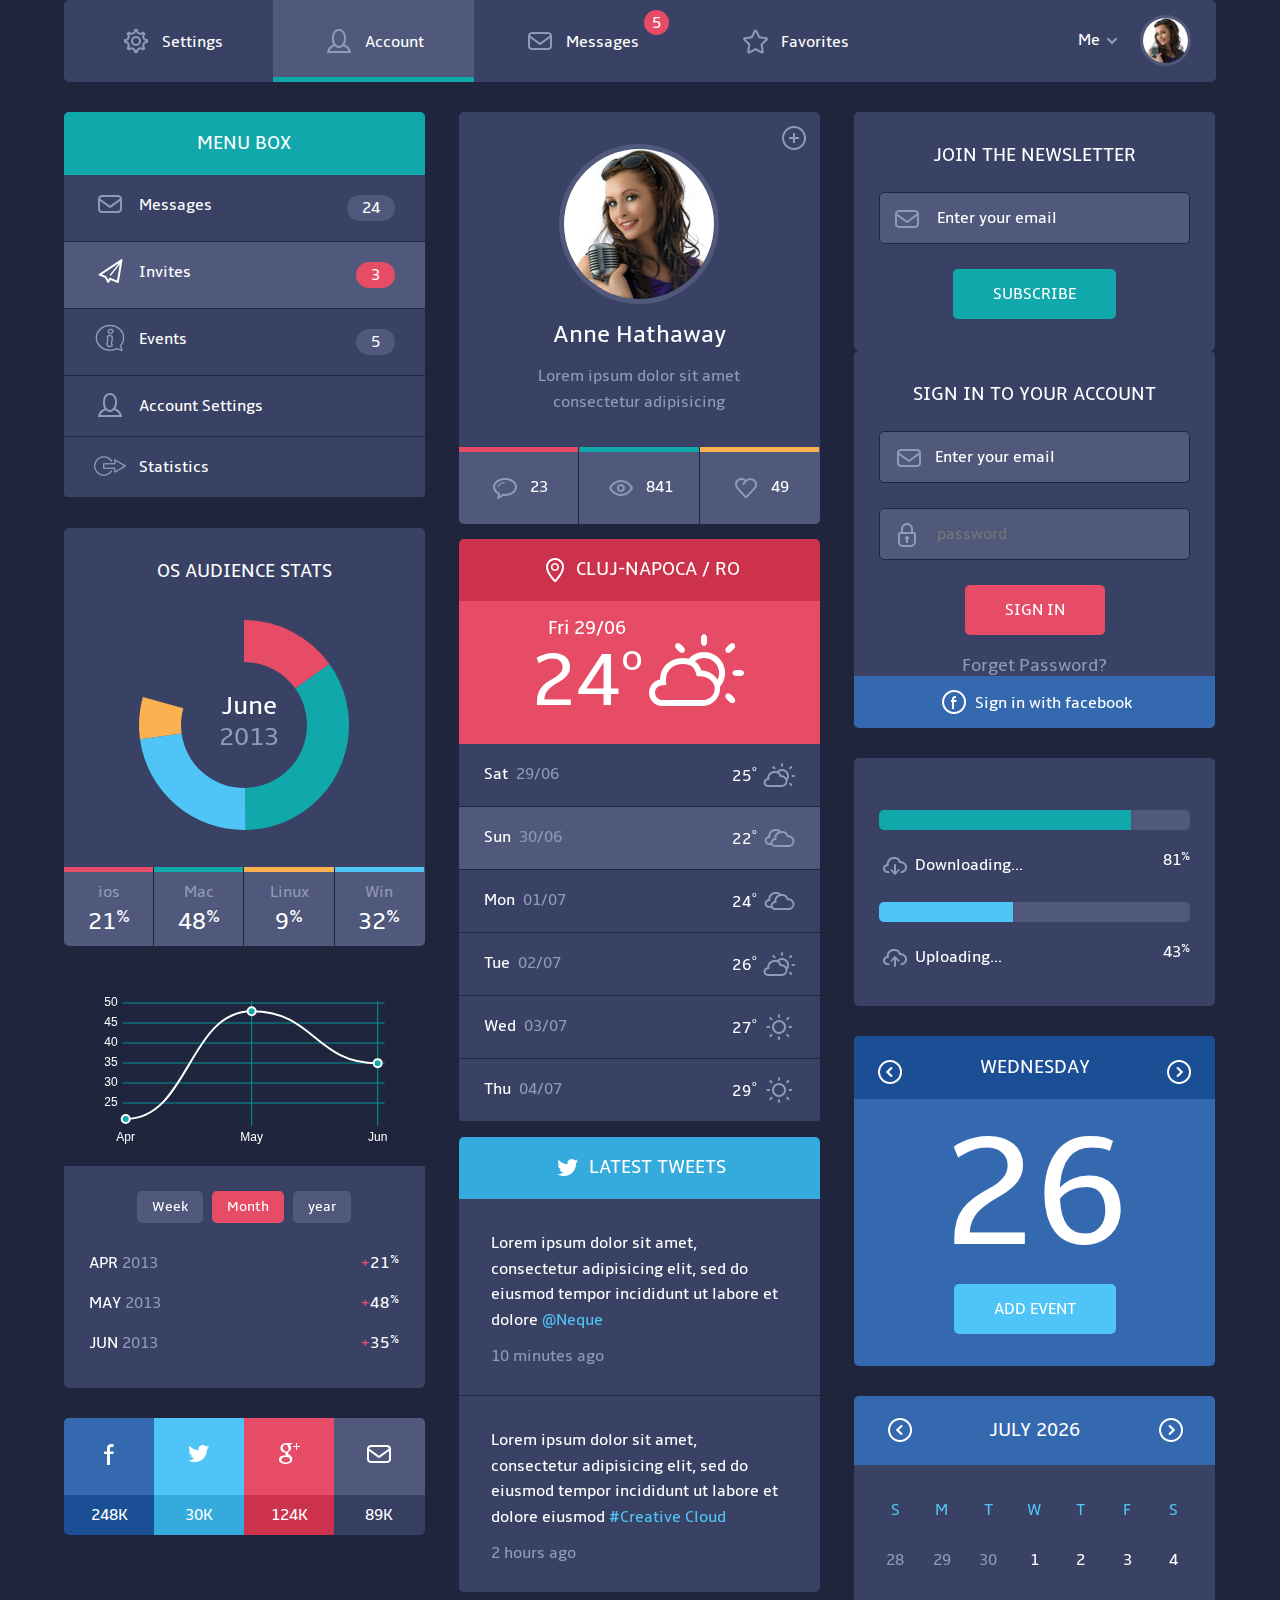
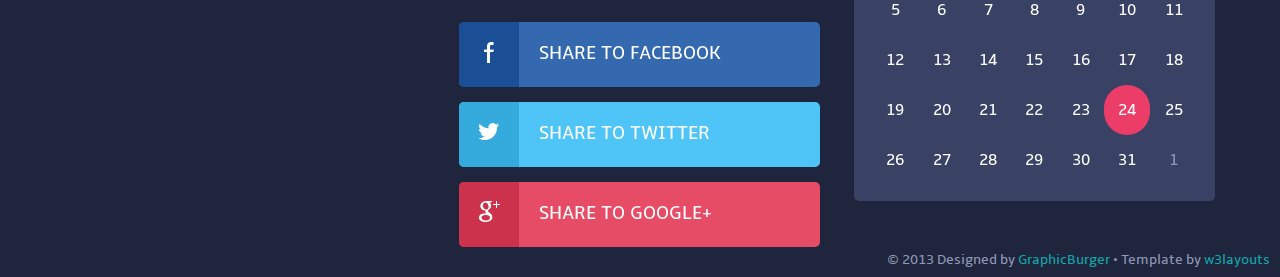
==== commit 8b2ea936: "update" ====
--- a/index_bk.html
+++ b/index_bk.html
@@ -5,364 +5,365 @@
 License URL: http://creativecommons.org/licenses/by/3.0/
 -->
 <!DOCTYPE HTML>
+
 <head>
-<title>Ui kits Website Template | Home :: w3layouts</title>
-<meta http-equiv="Content-Type" content="text/html; charset=utf-8" />
-<meta name="viewport" content="width=device-width, initial-scale=1, maximum-scale=1">
-<link href="css/style.css" rel="stylesheet" type="text/css" media="all"/>
-<link href="css/nav.css" rel="stylesheet" type="text/css" media="all"/>
-<link href='http://fonts.googleapis.com/css?family=Carrois+Gothic+SC' rel='stylesheet' type='text/css'>
-<script type="text/javascript" src="js/jquery.js"></script>
-<script type="text/javascript" src="js/login.js"></script>
-<script type="text/javascript" src="js/Chart.js"></script>
- <script type="text/javascript" src="js/jquery.easing.js"></script>
- <script type="text/javascript" src="js/jquery.ulslide.js"></script>
- <!----Calender -------->
-  <link rel="stylesheet" href="css/clndr.css" type="text/css" />
-  <script src="js/underscore-min.js"></script>
-  <script src= "js/moment-2.2.1.js"></script>
-  <script src="js/clndr.js"></script>
-  <script src="js/site.js"></script>
-  <!----End Calender -------->
+    <title>Ui kits Website Template | Home :: w3layouts</title>
+    <meta http-equiv="Content-Type" content="text/html; charset=utf-8" />
+    <meta name="viewport" content="width=device-width, initial-scale=1, maximum-scale=1">
+    <link href="css/style.css" rel="stylesheet" type="text/css" media="all" />
+    <link href="css/nav.css" rel="stylesheet" type="text/css" media="all" />
+    <link href='http://fonts.googleapis.com/css?family=Carrois+Gothic+SC' rel='stylesheet' type='text/css'>
+    <script type="text/javascript" src="js/jquery.js"></script>
+    <script type="text/javascript" src="js/login.js"></script>
+    <script type="text/javascript" src="js/Chart.js"></script>
+    <script type="text/javascript" src="js/jquery.easing.js"></script>
+    <script type="text/javascript" src="js/jquery.ulslide.js"></script>
+    <!----Calender -------->
+    <link rel="stylesheet" href="css/clndr.css" type="text/css" />
+    <script src="js/underscore-min.js"></script>
+    <script src="js/moment-2.2.1.js"></script>
+    <script src="js/clndr.js"></script>
+    <script src="js/site.js"></script>
+    <!----End Calender -------->
 </head>
-<body>			       
-	    <div class="wrap">	 
-	      <div class="header">
-	      	  <div class="header_top">
-					  <div class="menu">
-						  <a class="toggleMenu" href="#"><img src="images/nav.png" alt="" /></a>
-							<ul class="nav">
-								<li><a href="#"><i><img src="images/settings.png" alt="" /></i>Settings</a></li>
-								<li class="active"><a href="#"><i><img src="images/user.png" alt="" /></i>Account</a></li>
-								<li><a href="#"><i><img src="images/mail.png" alt="" /></i>Messages <span class="messages">5</span></a></li>
-								<li><a href="#"><i><img src="images/favourite.png" alt="" /></i>Favorites</a></li>
-							<div class="clear"></div>
-						    </ul>
-							<script type="text/javascript" src="js/responsive-nav.js"></script>
-				        </div>	
-					  <div class="profile_details">
-				    		   <div id="loginContainer">
-				                  <a id="loginButton" class=""><span>Me</span></a>   
-				                    <div id="loginBox">                
-				                      <form id="loginForm">
-				                        <fieldset id="body">
-				                            <div class="user-info">
-							        			<h4>Hello,<a href="#"> Username</a></h4>
-							        			<ul>
-							        				<li class="profile active"><a href="#">Profile </a></li>
-							        				<li class="logout"><a href="#"> Logout</a></li>
-							        				<div class="clear"></div>		
-							        			</ul>
-							        		</div>			                            
-				                        </fieldset>
-				                    </form>
-				                </div>
-				            </div>
-				             <div class="profile_img">	
-				             	<a href="#"><img src="images/profile_img40x40.jpg" alt="" />	</a>
-				             </div>		
-				             <div class="clear"></div>		  	
-					    </div>	
-		 		      <div class="clear"></div>				 
-				   </div>
-			</div>	  					     
-	</div>
-	  <div class="main">  
-	    <div class="wrap">  		 
-	       <div class="column_left">	          
-	    		 <div class="menu_box">
-	    		 	 <h3>Menu Box</h3>
-	    		 	   <div class="menu_box_list">
-				      		<ul>
-						  		<li><a href="#" class="messages"><span>Messages</span><label class="digits">24</label><div class="clear"></div></a></li>
-						  		<li class="active"><a href="#" class="invites"><span>Invites</span><label class="digits active">3</label><div class="clear"></div></a></li>
-						  		<li><a href="#" class="events"><span>Events</span><label class="digits">5</label><div class="clear"></div></a></li>
-						  		<li><a href="#" class="account_settings"><span>Account Settings</span></a></li>
-						  		<li><a href="#" class="statistics"><span>Statistics</span></a></li>						  	
-				    		</ul>
-				      </div>
-	    		 </div>
-	    		 <div class="chart">
-		               <h3>Os Audience Stats</h3>
-		                <div class="diagram">
-		                  <canvas id="canvas" height="220" width="220"> </canvas>
-		                  <h4><span>June</span><br />2013</h4>   
-		                 </div>
-		                     
-		               <!----		              
+
+<body>
+    <div class="wrap">
+        <div class="header">
+            <div class="header_top">
+                <div class="menu">
+                    <a class="toggleMenu" href="#"><img src="images/nav.png" alt="" /></a>
+                    <ul class="nav">
+                        <li><a href="#"><i><img src="images/settings.png" alt="" /></i>Settings</a></li>
+                        <li class="active"><a href="#"><i><img src="images/user.png" alt="" /></i>Account</a></li>
+                        <li><a href="#"><i><img src="images/mail.png" alt="" /></i>Messages <span class="messages">5</span></a></li>
+                        <li><a href="#"><i><img src="images/favourite.png" alt="" /></i>Favorites</a></li>
+                        <div class="clear"></div>
+                    </ul>
+                    <script type="text/javascript" src="js/responsive-nav.js"></script>
+                </div>
+                <div class="profile_details">
+                    <div id="loginContainer">
+                        <a id="loginButton" class=""><span>Me</span></a>
+                        <div id="loginBox">
+                            <form id="loginForm">
+                                <fieldset id="body">
+                                    <div class="user-info">
+                                        <h4>Hello,<a href="#"> Username</a></h4>
+                                        <ul>
+                                            <li class="profile active"><a href="#">Profile </a></li>
+                                            <li class="logout"><a href="#"> Logout</a></li>
+                                            <div class="clear"></div>
+                                        </ul>
+                                    </div>
+                                </fieldset>
+                            </form>
+                        </div>
+                    </div>
+                    <div class="profile_img">
+                        <a href="#"><img src="images/profile_img40x40.jpg" alt="" />	</a>
+                    </div>
+                    <div class="clear"></div>
+                </div>
+                <div class="clear"></div>
+            </div>
+        </div>
+    </div>
+    <div class="main">
+        <div class="wrap">
+            <div class="column_left">
+                <div class="menu_box">
+                    <h3>Menu Box</h3>
+                    <div class="menu_box_list">
+                        <ul>
+                            <li><a href="#" class="messages"><span>Messages</span><label class="digits">24</label><div class="clear"></div></a></li>
+                            <li class="active"><a href="#" class="invites"><span>Invites</span><label class="digits active">3</label><div class="clear"></div></a></li>
+                            <li><a href="#" class="events"><span>Events</span><label class="digits">5</label><div class="clear"></div></a></li>
+                            <li><a href="#" class="account_settings"><span>Account Settings</span></a></li>
+                            <li><a href="#" class="statistics"><span>Statistics</span></a></li>
+                        </ul>
+                    </div>
+                </div>
+                <div class="chart">
+                    <h3>Os Audience Stats</h3>
+                    <div class="diagram">
+                        <canvas id="canvas" height="220" width="220"> </canvas>
+                        <h4><span>June</span><br />2013</h4>
+                    </div>
+
+                    <!----		              
 						<span><img src="images/chart.png" alt="" /></span>
-						----->					
-						<div class="chart_list">
-			           	  <ul>
-			           	  	<li><a href="#" class="red">ios<p class="percentage">21<em>%</em></p></a></li>
-			           	  	<li><a href="#" class="purple">Mac<p class="percentage">48<em>%</em></p></a></li>
-			           	  	<li><a href="#" class="yellow">Linux<p class="percentage">9<em>%</em></p></a></li>
-			           	  	<li><a href="#" class="blue">Win<p class="percentage">32<em>%</em></p></a></li>
-			           	  	<div class="clear"></div>	
-			           	  </ul>
-			           </div>
-			           <script>
-						var doughnutData = [
-								{
-									value: 21,
-									color:"#E64C65"
-								},
-								{
-									value : 48,
-									color : "#11A8AB"
-								},							
-								{
-									value : 32,
-									color : "#4FC4F6"
-								},	
-								{
-									value : 9,
-									color : "#FCB150"
-								},							
-							
-							];				
-							var myDoughnut = new Chart(document.getElementById("canvas").getContext("2d")).Doughnut(doughnutData);					
-					</script>
-		          </div>
-		             <div class="graph">
-		             	<canvas id="line-chart"> </canvas>
-		             	<script>
-							var lineChartData = {
-								labels : ["Apr","May","Jun"],
-								datasets : [									
-									{
-										fillColor : "rgba(255, 255, 255, 0)",
-										strokeColor : "#FFF",
-										pointColor : "#11a8ab",
-										pointStrokeColor : "#FFF",
-										data : [21,48,35]
-									}
-								]
-								
-							}
-					
-						var myLine = new Chart(document.getElementById("line-chart").getContext("2d")).Line(lineChartData);
-						
-						</script>
-		             	<!---
+						----->
+                    <div class="chart_list">
+                        <ul>
+                            <li><a href="#" class="red">ios<p class="percentage">21<em>%</em></p></a></li>
+                            <li><a href="#" class="purple">Mac<p class="percentage">48<em>%</em></p></a></li>
+                            <li><a href="#" class="yellow">Linux<p class="percentage">9<em>%</em></p></a></li>
+                            <li><a href="#" class="blue">Win<p class="percentage">32<em>%</em></p></a></li>
+                            <div class="clear"></div>
+                        </ul>
+                    </div>
+                    <script>
+                        var doughnutData = [{
+                                value: 21,
+                                color: "#E64C65"
+                            },
+                            {
+                                value: 48,
+                                color: "#11A8AB"
+                            },
+                            {
+                                value: 32,
+                                color: "#4FC4F6"
+                            },
+                            {
+                                value: 9,
+                                color: "#FCB150"
+                            },
+
+                        ];
+                        var myDoughnut = new Chart(document.getElementById("canvas").getContext("2d")).Doughnut(doughnutData);
+
+                    </script>
+                </div>
+                <div class="graph">
+                    <canvas id="line-chart"> </canvas>
+                    <script>
+                        var lineChartData = {
+                            labels: ["Apr", "May", "Jun"],
+                            datasets: [{
+                                fillColor: "rgba(255, 255, 255, 0)",
+                                strokeColor: "#FFF",
+                                pointColor: "#11a8ab",
+                                pointStrokeColor: "#FFF",
+                                data: [21, 48, 35]
+                            }]
+
+                        }
+
+                        var myLine = new Chart(document.getElementById("line-chart").getContext("2d")).Line(lineChartData);
+
+                    </script>
+                    <!---
 		             	<img src="images/graph.png" alt="" />
 		             	------->
-		             	<div class="graph_list">
-		             		 <div class="week-month-year">
-		             		 	<p><a href="#">Week</a></p>
-		             		 	<p><a href="#" class="active">Month</a></p>
-		             		 	<p><a href="#">year</a></p>
-		             		 	<div class="clear"></div>
-		             		 </div>
-				      			<ul>
-						  		    <li><a href="#"><span class="day_name">Apr</span> 2013 
+                    <div class="graph_list">
+                        <div class="week-month-year">
+                            <p><a href="#">Week</a></p>
+                            <p><a href="#" class="active">Month</a></p>
+                            <p><a href="#">year</a></p>
+                            <div class="clear"></div>
+                        </div>
+                        <ul>
+                            <li><a href="#"><span class="day_name">Apr</span> 2013 
 						  			<label class="digits"><span>+</span>21<em>%</em></label><div class="clear"></div></a></li>
-						  			<li class="active"><a href="#"><span class="day_name">May</span> 2013 
+                            <li class="active"><a href="#"><span class="day_name">May</span> 2013 
 						  			<label class="digits"><span>+</span>48<em>%</em></label><div class="clear"></div></a></li>
-						  			<li><a href="#"><span class="day_name">Jun</span> 2013 
-						  			<label class="digits"><span>+</span>35<em>%</em> </label><div class="clear"></div></a></li>						  			
-				    		</ul>
-				      </div>
-		             </div>
-		                         
-		            
-		          
-		          		<div class="social_network_likes">
-				      		<ul>
-				      			<li><a href="#" class="facebook"><i><img src="images/facebook_icon.png" alt=""></i> <span>248k</span></a></li>
-				      			<li><a href="#" class="twitter"><i><img src="images/tweets.png" alt=""></i> <span>30k</span></a></li>
-				      			<li><a href="#" class="googleplus"><i><img src="images/google+.png" alt=""></i> <span>124k</span></a></li>
-				      			<li><a href="#" class="mail"><i><img src="images/mail-hover.png" alt=""></i> <span>89k</span></a></li>
-				      			<div class="clear"></div>
-				    		</ul>
-		          		</div>
-	  		</div> 
-	  		
+                            <li><a href="#"><span class="day_name">Jun</span> 2013 
+						  			<label class="digits"><span>+</span>35<em>%</em> </label><div class="clear"></div></a></li>
+                        </ul>
+                    </div>
+                </div>
+
+
+
+                <div class="social_network_likes">
+                    <ul>
+                        <li><a href="#" class="facebook"><i><img src="images/facebook_icon.png" alt=""></i> <span>248k</span></a></li>
+                        <li><a href="#" class="twitter"><i><img src="images/tweets.png" alt=""></i> <span>30k</span></a></li>
+                        <li><a href="#" class="googleplus"><i><img src="images/google+.png" alt=""></i> <span>124k</span></a></li>
+                        <li><a href="#" class="mail"><i><img src="images/mail-hover.png" alt=""></i> <span>89k</span></a></li>
+                        <div class="clear"></div>
+                    </ul>
+                </div>
+            </div>
+
             <div class="column_middle">
-              <div class="column_middle_grid1">
-		         <div class="profile_picture">
-		        	<a href=""><img src="images/profile_img150x150.jpg" alt="" />	</a>		         
-		            <div class="profile_picture_name">
-		            	<h2>Anne Hathaway</h2>
-		            	<p>Lorem ipsum dolor sit amet consectetur adipisicing </p>
-		            </div>
-		             <span><a href="#"> <img src="images/follow_user.png" alt="" /> </a></span>
-		          </div>
-		           <div class="articles_list">
-		           	  <ul>
-		           	  	<li><a href="#" class="red"> <img src="images/comments.png" alt="" /> 23</a></li>
-		           	  	<li><a href="#" class="purple"> <img src="images/views.png" alt="" /> 841</a></li>
-		           	  	<li><a href="#" class="yellow"> <img src="images/likes.png" alt="" /> 49</a></li>
-		           	  	<div class="clear"></div>	
-		           	  </ul>
-		           </div>
-		       </div>
-		         <div class="weather">
-		               <h3><i><img src="images/location.png" alt="" /> </i> Cluj-Napoca / Ro</h3>
-		              <div class="today_temp">
-		                <div class="temp">
-							<figure>Fri 29/06<span>24<em>o</em></span></figure>
-						</div>
-						<img src="images/sun.png" alt="" />
-					</div>
-						<div class="temp_list">
-				      			<ul>
-						  		    <li><a href="#"><span class="day_name">Sat</span>&nbsp; 29/06 
+                <div class="column_middle_grid1">
+                    <div class="profile_picture">
+                        <a href=""><img src="images/profile_img150x150.jpg" alt="" />	</a>
+                        <div class="profile_picture_name">
+                            <h2>Anne Hathaway</h2>
+                            <p>Lorem ipsum dolor sit amet consectetur adipisicing </p>
+                        </div>
+                        <span><a href="#"> <img src="images/follow_user.png" alt="" /> </a></span>
+                    </div>
+                    <div class="articles_list">
+                        <ul>
+                            <li><a href="#" class="red"> <img src="images/comments.png" alt="" /> 23</a></li>
+                            <li><a href="#" class="purple"> <img src="images/views.png" alt="" /> 841</a></li>
+                            <li><a href="#" class="yellow"> <img src="images/likes.png" alt="" /> 49</a></li>
+                            <div class="clear"></div>
+                        </ul>
+                    </div>
+                </div>
+                <div class="weather">
+                    <h3><i><img src="images/location.png" alt="" /> </i> Cluj-Napoca / Ro</h3>
+                    <div class="today_temp">
+                        <div class="temp">
+                            <figure>Fri 29/06<span>24<em>o</em></span></figure>
+                        </div>
+                        <img src="images/sun.png" alt="" />
+                    </div>
+                    <div class="temp_list">
+                        <ul>
+                            <li><a href="#"><span class="day_name">Sat</span>&nbsp; 29/06 
 						  			<label class="digits">25<em>o</em> <i><img src="images/sun_icon1.png" alt="" /></i></label><div class="clear"></div></a></li>
-						  			<li class="active"><a href="#"><span class="day_name">Sun</span>&nbsp; 30/06 
+                            <li class="active"><a href="#"><span class="day_name">Sun</span>&nbsp; 30/06 
 						  			<label class="digits">22<em>o</em> <i><img src="images/clouds.png" alt="" /></i></label><div class="clear"></div></a></li>
-						  			<li><a href="#"><span class="day_name">Mon</span>&nbsp; 01/07 
+                            <li><a href="#"><span class="day_name">Mon</span>&nbsp; 01/07 
 						  			<label class="digits">24<em>o</em> <i><img src="images/clouds.png" alt="" /></i></label><div class="clear"></div></a></li>
-						  			<li><a href="#"><span class="day_name">Tue</span>&nbsp; 02/07 
+                            <li><a href="#"><span class="day_name">Tue</span>&nbsp; 02/07 
 						  			<label class="digits">26<em>o</em> <i><img src="images/sun_icon1.png" alt="" /></i></label><div class="clear"></div></a></li>
-						  			<li><a href="#"><span class="day_name">Wed</span>&nbsp; 03/07 
+                            <li><a href="#"><span class="day_name">Wed</span>&nbsp; 03/07 
 						  			<label class="digits">27<em>o</em> <i><img src="images/sun_icon2.png" alt="" /></i></label><div class="clear"></div></a></li>
-						  			<li><a href="#"><span class="day_name">Thu</span>&nbsp; 04/07
+                            <li><a href="#"><span class="day_name">Thu</span>&nbsp; 04/07
 						  			<label class="digits">29<em>o</em> <i><img src="images/sun_icon2.png" alt="" /></i></label><div class="clear"></div></a></li>
-				    		</ul>
-				      </div>
-		          </div>	           
-		         <div class="tweets">
-		               <h3><i><img src="images/tweets.png" alt="" /> </i> Latest Tweets</h3>		              
-						<div class="tweets_list">
-				      		<ul>
-						  		<li>Lorem ipsum dolor sit amet, consectetur adipisicing elit, sed do eiusmod tempor incididunt ut labore et dolore <a href="#">@Neque</a>
-						  			<span>10 minutes ago</span></li>
-						  	   <li>Lorem ipsum dolor sit amet, consectetur adipisicing elit, sed do eiusmod tempor incididunt ut labore et dolore eiusmod <a href="#">#Creative Cloud</a>
-						  			<span>2 hours ago</span></li>
-				    		</ul>
-				      </div>
-		          </div>
-		          <div class="social_networks">
-				      		<ul>
-				      			<li><a href="#" class="facebook"><i><img src="images/facebook_icon.png" alt="" /></i> <span>Share to Facebook</span><div class="clear"></div></a></li>
-				      			<li><a href="#" class="twitter"><i><img src="images/tweets.png" alt="" /></i> <span>Share to Twitter</span><div class="clear"></div></a></li>
-				      			<li><a href="#" class="googleplus"><i><img src="images/google+.png" alt="" /></i> <span>Share to Google+</span><div class="clear"></div></a></li>
-				    		</ul>
-		          </div>	           
-		       
-    	    </div>
-    	    
+                        </ul>
+                    </div>
+                </div>
+                <div class="tweets">
+                    <h3><i><img src="images/tweets.png" alt="" /> </i> Latest Tweets</h3>
+                    <div class="tweets_list">
+                        <ul>
+                            <li>Lorem ipsum dolor sit amet, consectetur adipisicing elit, sed do eiusmod tempor incididunt ut labore et dolore <a href="#">@Neque</a>
+                                <span>10 minutes ago</span></li>
+                            <li>Lorem ipsum dolor sit amet, consectetur adipisicing elit, sed do eiusmod tempor incididunt ut labore et dolore eiusmod <a href="#">#Creative Cloud</a>
+                                <span>2 hours ago</span></li>
+                        </ul>
+                    </div>
+                </div>
+                <div class="social_networks">
+                    <ul>
+                        <li><a href="#" class="facebook"><i><img src="images/facebook_icon.png" alt="" /></i> <span>Share to Facebook</span><div class="clear"></div></a></li>
+                        <li><a href="#" class="twitter"><i><img src="images/tweets.png" alt="" /></i> <span>Share to Twitter</span><div class="clear"></div></a></li>
+                        <li><a href="#" class="googleplus"><i><img src="images/google+.png" alt="" /></i> <span>Share to Google+</span><div class="clear"></div></a></li>
+                    </ul>
+                </div>
+
+            </div>
+
             <div class="column_right">
-            	<div class="column_right_grid">
-                 <div class="newsletter">
-				   <h3>Join the newsletter</h3>
-					    <form>
-					    	<span>
+                <div class="column_right_grid">
+                    <div class="newsletter">
+                        <h3>Join the newsletter</h3>
+                        <form>
+                            <span>
 					 	     <i><img src="images/mail.png" alt="" /></i>
 					 	     <input type="text" value="Enter your email" onfocus="this.value = '';" onblur="if (this.value == '') {this.value = 'Enter your email';}">
-					 	    </span>			 	    
-					 		<input type="submit" class="my_button" value="Subscribe">
-					 	</form>
-				   </div>
-			   </div>
-				 <div class="column_right_grid sign-in">
-				 	<div class="sign_in">
-				       <h3>Sign in to your account</h3>
-					    <form>
-					    	<span>
+					 	    </span>
+                            <input type="submit" class="my_button" value="Subscribe">
+                        </form>
+                    </div>
+                </div>
+                <div class="column_right_grid sign-in">
+                    <div class="sign_in">
+                        <h3>Sign in to your account</h3>
+                        <form>
+                            <span>
 					 	    <i><img src="images/mail.png" alt="" /></i><input type="text" value="Enter your email" onfocus="this.value = '';" onblur="if (this.value == '') {this.value = 'Enter your email';}">
 					 	    </span>
-					 	    <span>
+                            <span>
 					 	     <i><img src="images/lock.png" alt="" /></i>
 					 	     <input type="password" placeholder="password">
 					 	    </span>
-					 		<input type="submit" class="my-button" value="Sign In">
-					 	</form>
-					       <h4><a href="#">Forget Password?</a></h4>				   
-          		       </div>
-          		 	  <div class="signin_facebook">
-					   	 <p><a href="#">  <i> <img src="images/facebook.png" alt="" /></i>Sign in with facebook</a></p>
-				      </div>
-				   </div>
-				   <div class="column_right_grid downloading_uploading">
-                      <ul>
-					      <li>                              
+                            <input type="submit" class="my-button" value="Sign In">
+                        </form>
+                        <h4><a href="#">Forget Password?</a></h4>
+                    </div>
+                    <div class="signin_facebook">
+                        <p><a href="#">  <i> <img src="images/facebook.png" alt="" /></i>Sign in with facebook</a></p>
+                    </div>
+                </div>
+                <div class="column_right_grid downloading_uploading">
+                    <ul>
+                        <li>
                             <div class="progress">
-                              <div class="progress-bar" style="width:81%"> </div>
+                                <div class="progress-bar" style="width:81%"> </div>
                             </div>
                             <div class="clearfix">
                                 <p class="downloading"> <i><img src="images/download.png" alt="" /></i> Downloading...</p>
                                 <p class="percentage">81<em>%</em></p>
                                 <div class="clear"></div>
                             </div>
-                           </li>
-                           <li>                              
+                        </li>
+                        <li>
                             <div class="progress">
-                              <div class="progress-bar uploading" style="width:43%"> </div>
+                                <div class="progress-bar uploading" style="width:43%"> </div>
                             </div>
                             <div class="clearfix">
                                 <p class="downloading"><i><img src="images/upload.png" alt="" /></i> Uploading...</p>
                                 <p class="percentage">43<em>%</em></p>
                                 <div class="clear"></div>
                             </div>
-                           </li>
-                        </ul>
-				   </div>
-				   <div class="column_right_grid date_events">
-				     	  <h3><a href="#" id="slide_prev"><img src="images/arrow-left.png" alt="" /></a> Wednesday <a href="#" id="slide_next"><img src="images/arrow-right.png" alt="" /></a></h3>
-				     	 		<ul id="slide" class="event_dates">					            
-						            <li>26</li>
-						            <li>25</li>
-						            <li>24</li>
-						            <li>23</li>
-						            <li>22</li>
-						            <li>21</li>
-						            <li>20</li>
-						            <li>19</li>
-						            <li>18</li>
-						            <li>17</li>
-						            <li>16</li>
-						            <li>15</li>
-						            <li>14</li>
-						            <li>13</li>
-						            <li>12</li>
-						            <li>11</li>
-						            <li>10</li>
-						            <li>9</li>
-						            <li>8</li>
-						            <li>7</li>
-						            <li>6</li>
-						            <li>5</li>
-						            <li>4</li>
-						            <li>3</li>
-						            <li>2</li>
-						            <li>1</li>
-						            <li>31</li>
-						            <li>30</li>
-						            <li>29</li>
-						            <li>28</li>
-						            <li>27</li>
-						        </ul>
-						         <div class="button"><a href="#">Add Event</a></div>											 				
-				           <script type="text/javascript">
-				            $(function() {						
-				                $('#slide').ulslide({
-				                   
-									effect: {
-										type: 'carousel', // slide or fade
-				                        axis: 'x',        // x, y
-										showCount:1
-									},
-				                    nextButton: '#slide_next',
-				                    prevButton: '#slide_prev',
-				                    duration: 800,
-				                    /*autoslide: 2000,*/
-									easing: 'easeOutBounce'
-				                });
-				            });
-				        </script>
-				    </div>
-				   <div class="column_right_grid calender">
-                      <div class="cal1"> </div>
-				   </div>
-             </div>
-    	<div class="clear"></div>
- 	 </div>
-   </div>
-  		 <div class="copy-right">
-				<p>© 2013 Designed by <a href="http://graphicburger.com/flat-design-ui-components/" target="_blank">GraphicBurger</a>  • Template by <a href="http://w3layouts.com" target="_blank">w3layouts</a> </p>
-	 	 </div>   
+                        </li>
+                    </ul>
+                </div>
+                <div class="column_right_grid date_events">
+                    <h3><a href="#" id="slide_prev"><img src="images/arrow-left.png" alt="" /></a> Wednesday <a href="#" id="slide_next"><img src="images/arrow-right.png" alt="" /></a></h3>
+                    <ul id="slide" class="event_dates">
+                        <li>26</li>
+                        <li>25</li>
+                        <li>24</li>
+                        <li>23</li>
+                        <li>22</li>
+                        <li>21</li>
+                        <li>20</li>
+                        <li>19</li>
+                        <li>18</li>
+                        <li>17</li>
+                        <li>16</li>
+                        <li>15</li>
+                        <li>14</li>
+                        <li>13</li>
+                        <li>12</li>
+                        <li>11</li>
+                        <li>10</li>
+                        <li>9</li>
+                        <li>8</li>
+                        <li>7</li>
+                        <li>6</li>
+                        <li>5</li>
+                        <li>4</li>
+                        <li>3</li>
+                        <li>2</li>
+                        <li>1</li>
+                        <li>31</li>
+                        <li>30</li>
+                        <li>29</li>
+                        <li>28</li>
+                        <li>27</li>
+                    </ul>
+                    <div class="button"><a href="#">Add Event</a></div>
+                    <script type="text/javascript">
+                        $(function() {
+                            $('#slide').ulslide({
+
+                                effect: {
+                                    type: 'carousel', // slide or fade
+                                    axis: 'x', // x, y
+                                    showCount: 1
+                                },
+                                nextButton: '#slide_next',
+                                prevButton: '#slide_prev',
+                                duration: 800,
+                                /*autoslide: 2000,*/
+                                easing: 'easeOutBounce'
+                            });
+                        });
+
+                    </script>
+                </div>
+                <div class="column_right_grid calender">
+                    <div class="cal1"> </div>
+                </div>
+            </div>
+            <div class="clear"></div>
+        </div>
+    </div>
+    <div class="copy-right">
+        <p>© 2013 Designed by <a href="http://graphicburger.com/flat-design-ui-components/" target="_blank">GraphicBurger</a> • Template by <a href="http://w3layouts.com" target="_blank">w3layouts</a> </p>
+    </div>
 </body>
+
 </html>
-
--- a/css/style.css
+++ b/css/style.css
@@ -4,1612 +4,1693 @@
 License: Creative Commons Attribution 3.0 Unported
 License URL: http://creativecommons.org/licenses/by/3.0/
 */
-    /* reset */
-    
-    html,
-    body,
-    div,
-    span,
-    applet,
-    object,
-    iframe,
-    h1,
-    h2,
-    h3,
-    h4,
-    h5,
-    h6,
-    p,
-    blockquote,
-    pre,
-    a,
-    abbr,
-    acronym,
-    address,
-    big,
-    cite,
-    code,
-    del,
-    dfn,
-    em,
-    img,
-    ins,
-    kbd,
-    q,
-    s,
-    samp,
-    small,
-    strike,
-    strong,
-    sub,
-    sup,
-    tt,
-    var,
-    b,
-    u,
-    i,
-    dl,
-    dt,
-    dd,
-    ol,
-    nav ul,
-    nav li,
-    fieldset,
-    form,
-    label,
-    legend,
-    table,
-    caption,
-    tbody,
-    tfoot,
-    thead,
-    tr,
-    th,
-    td,
-    article,
-    aside,
-    canvas,
-    details,
-    embed,
-    figure,
-    figcaption,
-    footer,
-    header,
-    hgroup,
-    menu,
-    nav,
-    output,
-    ruby,
-    section,
-    summary,
-    time,
-    mark,
-    audio,
-    video {
-        margin: 0;
-        padding: 0;
-        border: 0;
-        font-size: 100%;
-        font: inherit;
-        vertical-align: baseline;
-    }
-
-hr{
-    border-color: #9099b7;
-    color: #9099b7;
-    background-color: #9099b7;
-}
-    
-    article,
-    aside,
-    details,
-    figcaption,
-    figure,
-    footer,
-    header,
-    hgroup,
-    menu,
-    nav,
-    section {
-        display: block;
-    }
-    
-    ol,
-    ul {
-        list-style: none;
-        margin: 0;
-        padding: 0;
-    }
-    
-    blockquote,
-    q {
-        quotes: none;
-    }
-    
-    blockquote:before,
-    blockquote:after,
-    q:before,
-    q:after {
-        content: '';
-        content: none;
-    }
-    
-    table {
-        border-collapse: collapse;
-        border-spacing: 0;
-    }
-    /* start editing from here */
-    
-    a {
-        text-decoration: none;
-    }
-    
-    .txt-rt {
-        text-align: right;
-    }
-    /* text align right */
-    
-    .txt-lt {
-        text-align: left;
-    }
-    /* text align left */
-    
-    .txt-center {
-        text-align: center;
-    }
-    /* text align center */
-    
-    .float-rt {
-        float: right;
-    }
-    /* float right */
-    
-    .float-lt {
-        float: left;
-    }
-    /* float left */
-    
-    .clear {
-        clear: both;
-    }
-    /* clear float */
-    
-    .pos-relative {
-        position: relative;
-    }
-    /* Position Relative */
-    
-    .pos-absolute {
-        position: absolute;
-    }
-    /* Position Absolute */
-    
-    .vertical-base {
-        vertical-align: baseline;
-    }
-    /* vertical align baseline */
-    
-    .vertical-top {
-        vertical-align: top;
-    }
-    /* vertical align top */
-    
-    .underline {
-        padding-bottom: 5px;
-        border-bottom: 1px solid #eee;
-        margin: 0 0 20px 0;
-    }
-    /* Add 5px bottom padding and a underline */
-    
-    nav.vertical ul li {
-        display: block;
-    }
-    /* vertical menu */
-    
-    nav.horizontal ul li {
-        display: inline-block;
-    }
-    /* horizontal menu */
-    
-    img {
-        max-width: 100%;
-    }
-    /*end reset*/
-    
-    @font-face {
-        font-family: 'ambleregular';
-        src: url(../fonts/Amble-Regular-webfont.ttf) format('truetype');
-    }
-    
-    body {
-        font-family: 'ambleregular';
-        background: #1f253d !important;
-        padding: 0;
-        position: relative;
-    }
-    
-    .wrap {
-        width: 80%;
-        margin: 0 auto;
-        transition: all .2s linear;
-        -moz-transition: all .2s linear;
-        /* firefox */
-        -webkit-transition: all .2s linear;
-        /* safari and chrome */
-        -o-transition: all .2s linear;
-        /* opera */
-        -ms-transition: all .2s linear;
-    }
-    
-    .header_top {
-        background: #394264;
-        border-radius: 5px;
-        -webkit-border-radius: 5px;
-        -moz-border-radius: 5px;
-        -o-border-radius: 5px;
-        position: relative;
-    }
-    
-    .footer_bottom {
-        position: absolute;
-        bottom: 0;
-        width: 100%;
-        text-align: center;
-    }
-    /********* profile details **********/
-    
-    .profile_details {
-        float: right;
-        margin: 15px 25px;
-    }
-    /*-------LOGIN STARTS HERE -------*/
-    
-    #loginContainer {
-        position: relative;
-        float: left;
-        padding-right: 10px;
-        padding-top: 15px;
-    }
-    /* Login Button */
-    
-    #loginButton {
-        display: inline-block;
-        position: relative;
-        z-index: 30;
-        cursor: pointer;
-    }
-    /* Login Button Text */
-    
-    #loginButton span {
-        color: #FFF;
-        font-size: 1em;
-        background: url(../images/loginArrow.png) no-repeat 26px 8px;
-        display: block;
-        padding: 0 30px 0 0;
-        font-family: 'ambleregular';
-    }
-    
-    #loginButton.active span {
-        background-position: 26px -20px;
-    }
-    /* Login Box */
-    
-    #loginBox {
-        position: absolute;
-        top: 70px;
-        right: 10px;
-        display: none;
-        z-index: 29;
-    }
-    /* Login Form */
-    
-    #loginForm {
-        width: 200px;
-        background: #1F253D;
-        border-radius: 5px;
-        -webkit-border-radius: 5px;
-        border-radius: 5px;
-        border-radius: 5px;
-        position: relative;
-    }
-    
-    #loginForm:after {
-        content: '';
-        position: absolute;
-        right: 25px;
-        top: -6px;
-        border-left: 6px solid rgba(0, 0, 0, 0);
-        border-right: 6px solid rgba(0, 0, 0, 0);
-        border-bottom: 6px solid #1F253D;
-    }
-    
-    fieldset#body {
-        padding: 15px;
-    }
-    
-    .user-info h4 {
-        font-size: 1em;
-        color: #FFF;
-        padding-bottom: 15px;
-        text-align: center;
-    }
-    
-    .user-info h4 a {
-        color: #11A8AB;
-    }
-    
-    .user-info ul li.profile {
-        float: left;
-    }
-    
-    .user-info ul li.logout {
-        float: right;
-    }
-    
-    .user-info ul li {
-        display: inline-block;
-    }
-    
-    .user-info ul li a {
-        padding: 8px 15px;
-        color: #FFF;
-        font-size: 0.85em;
-        border: none;
-        display: block;
-        background: #50597B;
-        border-radius: 5px;
-        -webkit-border-radius: 5px;
-        -moz-border-radius: 5px;
-        -o-border-radius: 5px;
-        -webkit-transition: all 0.5s ease-in-out;
-        -moz-transition: all 0.5s ease-in-out;
-        -o-transition: all 0.5s ease-in-out;
-        transition: all 0.5s ease-in-out;
-    }
-    
-    .user-info ul li a:hover,
-    .user-info ul li.active a {
-        background: #E64C65;
-    }
-    
-    .profile_img {
-        float: right;
-    }
-    
-    .profile_img img {
-        display: block;
-        border-radius: 3em;
-        -webkit-border-radius: 3em;
-        -moz-border-radius: 3em;
-        -o-border-radius: 3em;
-        border: 3px solid #50597b;
-    }
-    /********* Main ************/
-    
-    .main {
-        padding: 30px 0;
-    }
-    
-    .column_left,
-    .column_middle,
-    .column_right {
-        float: left;
-        width: 31.3%;
-    }
-    
-    .column_middle {
-        margin: 0 3%;
-    }
-    /******** Colunm Left *************/
-    
-    .menu_box h3 {
-        color: #FFF;
-        font-size: 1.2em;
-        text-transform: uppercase;
-        padding: 20px 0;
-        text-align: center;
-        background: #11a8ab;
-        border-radius: 5px 5px 0 0;
-        -webkit-border-radius: 5px 5px 0 0;
-        -moz-border-radius: 5px 5px 0 0;
-        -o-border-radius: 5px 5px 0 0;
-    }
-    
-    .menu_box_list {
-        background: #394264;
-        border-radius: 0px 0px 5px 5px;
-        -webkit-border-radius: 0px 0px 5px 5px;
-        -moz-border-radius: 0px 0px 5px 5px;
-        -o-border-radius: 0px 0px 5px 5px;
-    }
-    
-    .menu_box_list li a {
-        display: block;
-        color: #FFF;
-        font-size: 1em;
-        border-bottom: 1px solid #1f253d;
-        padding: 20px 30px;
-        -webkit-transition: all 0.5s ease-in-out;
-        -moz-transition: all 0.5s ease-in-out;
-        -o-transition: all 0.5s ease-in-out;
-        transition: all 0.5s ease-in-out;
-    }
-    
-    .menu_box_list li a:hover,
-    .menu_box_list li.active a {
-        background: #50597b;
-    }
-    
-    .menu_box_list li a span {
-        padding-left: 45px;
-    }
-    
-    .menu_box_list li a label {
-        background: #50597b;
-        color: #FFF;
-        font-size: 1em;
-        float: right;
-        padding: 3px 15px;
-        border-radius: 1em;
-        -webkit-transition: all 0.5s ease-in-out;
-        -moz-transition: all 0.5s ease-in-out;
-        -o-transition: all 0.5s ease-in-out;
-        transition: all 0.5s ease-in-out;
-    }
-    
-    .menu_box_list li a label.active,
-    .menu_box_list li a:hover label {
-        background: #e64c65;
-    }
-    
-    .menu_box_list li a.messages {
-        background-image: url(../images/mail.png);
-        background-repeat: no-repeat;
-        background-position: 30px 13px;
-    }
-    
-    .menu_box_list li a.messages:hover {
-        background-image: url(../images/mail-hover.png);
-    }
-    
-    .menu_box_list li a.invites {
-        background-image: url(../images/invites.png);
-        background-repeat: no-repeat;
-        background-position: 30px 13px;
-    }
-    
-    .menu_box_list li a.invites:hover,
-    .menu_box_list li.active a {
-        background-image: url(../images/invites-hover.png);
-    }
-    
-    .menu_box_list li a.events {
-        background-image: url(../images/information.png);
-        background-repeat: no-repeat;
-        background-position: 30px 13px;
-    }
-    
-    .menu_box_list li a.events:hover {
-        background-image: url(../images/information.png);
-    }
-    
-    .menu_box_list li a.account_settings {
-        background-image: url(../images/user.png);
-        background-repeat: no-repeat;
-        background-position: 30px 13px;
-    }
-    
-    .menu_box_list li a.account_settings:hover {
-        background-image: url(../images/user.png);
-    }
-    
-    .menu_box_list li a.statistics {
-        background-image: url(../images/logout.png);
-        background-repeat: no-repeat;
-        background-position: 30px 13px;
-    }
-    
-    .menu_box_list li a.statistics:hover {
-        background-image: url(../images/logout.png);
-    }
-    /******* Carts *********/
-    
-    .chart {
-        margin-top: 30px;
-        background: #394264;
-        text-align: center;
-        padding: 2em 0 0 0;
-        border-radius: 5px;
-        -webkit-border-radius: 5px;
-        -moz-border-radius: 5px;
-        -o-border-radius: 5px;
-    }
-    
-    .chart h4 {
-        position: absolute;
-        top: 4.5em;
-        right: 6.5em;
-        font-size: 1.6em;
-        color: #9099B7;
-        display: inline-block;
-    }
-    
-    .chart h4 span {
-        color: #FFF;
-    }
-    
-    .chart h3 {
-        color: #FFF;
-        font-size: 1.2em;
-        text-transform: uppercase;
-    }
-    
-    .diagram {
-        position: relative;
-    }
-    
-    .chart canvas {
-        padding: 2em 0;
-        display: block;
-        margin: 0 auto;
-        position: relative;
-    }
-    
-    .chart_list {
-        background: #50597b;
-        text-align: center;
-        border-radius: 0px 0px 5px 5px;
-        -webkit-border-radius: 0px 0px 5px 5px;
-        -moz-border-radius: 0px 0px 5px 5px;
-        -o-border-radius: 0px 0px 5px 5px;
-    }
-    
-    .chart_list li {
-        float: left;
-        width: 24.8%;
-        border-right: 1px solid #1F253D;
-    }
-    
-    .chart_list li a {
-        display: block;
-        color: #9099B7;
-        font-size: 1em;
-        padding: 10px 0;
-        -webkit-transition: all 0.5s ease-in-out;
-        -moz-transition: all 0.5s ease-in-out;
-        -o-transition: all 0.5s ease-in-out;
-        transition: all 0.5s ease-in-out;
-    }
-    
-    .chart_list li a:hover {
-        background: #3F4663;
-    }
-    
-    .chart_list li:nth-child(4) {
-        border-right: none;
-    }
-    
-    .chart_list li a.red {
-        border-top: 5px solid #e64c65;
-    }
-    
-    .chart_list li a.purple {
-        border-top: 5px solid #11a8ab;
-    }
-    
-    .chart_list li a.yellow {
-        border-top: 5px solid #fcb150;
-    }
-    
-    .chart_list li a.blue {
-        border-top: 5px solid #4fc4f6;
-    }
-    
-    .chart_list p {
-        font-size: 1.5em;
-        color: #FFF;
-        padding-top: 5px;
-    }
-    
-    .chart_list em {
-        font-size: 0.7em;
-        vertical-align: top;
-    }
-    /********* Graph ************/
-    
-    .graph {
-        margin-top: 30px;
-    }
-    
-    .graph canvas {
-        padding: 20px 48px;
-        display: block;
-        background: #1f253d;
-        border-radius: 5px 5px 0 0;
-        -webkit-border-radius: 5px 5px 0 0;
-        -moz-border-radius: 5px 5px 0 0;
-        -o-border-radius: 5px 5px 0 0;
-    }
-    
-    .graph img {
-        display: block;
-        width: 100%;
-        border-radius: 5px 5px 0 0;
-        -webkit-border-radius: 5px 5px 0 0;
-        -moz-border-radius: 5px 5px 0 0;
-        -o-border-radius: 5px 5px 0 0;
-    }
-    
-    .graph_list {
-        padding: 25px;
-        background: #394264;
-        border-radius: 0px 0px 5px 5px;
-        -webkit-border-radius: 0px 0px 5px 5px;
-        -moz-border-radius: 0px 0px 5px 5px;
-        -o-border-radius: 0px 0px 5px 5px;
-    }
-    
-    .week-month-year {
-        text-align: center;
-        margin-bottom: 20px;
-    }
-    
-    .week-month-year p {
-        display: inline-block;
-        margin-left: 5px;
-    }
-    
-    .week-month-year p:first-child {
-        margin-left: 0;
-    }
-    
-    .week-month-year p a {
-        padding: 8px 15px;
-        color: #FFF;
-        font-size: 0.85em;
-        border: none;
-        display: block;
-        background: #50597b;
-        border-radius: 5px;
-        -webkit-border-radius: 5px;
-        -moz-border-radius: 5px;
-        -o-border-radius: 5px;
-        -webkit-transition: all 0.5s ease-in-out;
-        -moz-transition: all 0.5s ease-in-out;
-        -o-transition: all 0.5s ease-in-out;
-        transition: all 0.5s ease-in-out;
-    }
-    
-    .week-month-year p a:hover,
-    .week-month-year p a.active {
-        background: #e64c65;
-    }
-    
-    .graph_list li a {
-        display: block;
-        color: #9099B7;
-        font-size: 1em;
-        text-transform: uppercase;
-        padding: 10px 0;
-        -webkit-transition: all 0.5s ease-in-out;
-        -moz-transition: all 0.5s ease-in-out;
-        -o-transition: all 0.5s ease-in-out;
-        transition: all 0.5s ease-in-out;
-    }
-    
-    .graph_list li a span {
-        color: #FFF;
-        -webkit-transition: all 0.5s ease-in-out;
-        -moz-transition: all 0.5s ease-in-out;
-        -o-transition: all 0.5s ease-in-out;
-        transition: all 0.5s ease-in-out;
-    }
-    
-    .graph_list li a label {
-        color: #FFF;
-        font-size: 1em;
-        float: right;
-        letter-spacing: 1px;
-    }
-    
-    .graph_list li a label span {
-        color: #E64C65;
-    }
-    
-    .graph_list li a label em {
-        font-size: 0.7em;
-        vertical-align: top;
-    }
-    /****** video Player *******/
-    
-    .video_palyer {
-        margin-top: 30px;
-    }
-    
-    .video_palyer iframe {
-        height: 290px;
-        border-radius: 5px;
-        -webkit-border-radius: 5px;
-        -moz-border-radius: 5px;
-        -o-border-radius: 5px;
-    }
-    /***** Social Likes **********/
-    
-    .social_network_likes {
-        margin-top: 30px;
-        text-align: center;
-    }
-    
-    .social_network_likes li {
-        float: left;
-        width: 25%;
-    }
-    
-    .social_network_likes li a {
-        display: block;
-        -webkit-transition: all 0.5s ease-in-out;
-        -moz-transition: all 0.5s ease-in-out;
-        -o-transition: all 0.5s ease-in-out;
-        transition: all 0.5s ease-in-out;
-    }
-    
-    .social_network_likes li a > i {
-        display: block;
-        background: #1a4e95;
-        padding: 20px 0;
-    }
-    
-    .social_network_likes li a span {
-        display: block;
-        font-size: 1em;
-        color: #FFF;
-        text-transform: uppercase;
-        padding: 10px 0;
-    }
-    
-    .social_network_likes li a.facebook {
-        background: #1a4e95;
-        border-radius: 5px 0px 0px 5px;
-    }
-    
-    .social_network_likes li a.facebook:hover {
-        background: #094291;
-    }
-    
-    .social_network_likes li a.facebook > i {
-        background: #3468af;
-        border-radius: 5px 0px 0px 0px;
-    }
-    
-    .social_network_likes li a.twitter {
-        background: #35aadc;
-    }
-    
-    .social_network_likes li a.twitter:hover {
-        background: #0C94CE;
-    }
-    
-    .social_network_likes li a.twitter > i {
-        background: #4fc4f6;
-    }
-    
-    .social_network_likes li a.googleplus {
-        background: #cc324b;
-    }
-    
-    .social_network_likes li a.googleplus:hover {
-        background: #CA2540;
-    }
-    
-    .social_network_likes li a.googleplus > i {
-        background: #e64c65;
-    }
-    
-    .social_network_likes li a.mail {
-        background: #363f61;
-        border-radius: 0px 5px 5px 0px;
-    }
-    
-    .social_network_likes li a.mail:hover {
-        background: #30395A;
-    }
-    
-    .social_network_likes li a.mail > i {
-        background: #50597b;
-        border-radius: 0px 5px 0px 0px;
-    }
-    /********* Column Middle ***********/
-    
-    .column_middle_grid1 {
-        background: #394264;
-        border-radius: 5px;
-        -webkit-border-radius: 5px;
-        -moz-border-radius: 5px;
-        -o-border-radius: 5px;
-    }
-    
-    .profile_picture {
-        padding: 2em 3em;
-        text-align: center;
-        position: relative;
-    }
-    
-    .profile_picture span {
-        position: absolute;
-        top: 10px;
-        right: 10px;
-    }
-    
-    .profile_picture a {
-        display: block;
-    }
-    
-    .profile_picture > a > img {
-        display: block;
-        margin: 0 auto;
-        border: 5px solid #50597B;
-        border-radius: 8em;
-        -webkit-border-radius: 8em;
-        -moz-border-radius: 8em;
-        -o-border-radius: 8em;
-    }
-    
-    .profile_picture_name {
-        padding-top: 1em;
-    }
-    
-    .profile_picture_name h2 {
-        font-size: 1.5em;
-        color: #FFF;
-        margin-bottom: 15px;
-    }
-    
-    .profile_picture_name p {
-        font-size: 1em;
-        color: #9099b7;
-        line-height: 1.6em;
-    }
-    
-    .articles_list {
-        background: #50597b;
-        text-align: center;
-        border-radius: 0px 0px 5px 5px;
-        -webkit-border-radius: 0px 0px 5px 5px;
-        -moz-border-radius: 0px 0px 5px 5px;
-        -o-border-radius: 0px 0px 5px 5px;
-    }
-    
-    .articles_list li {
-        float: left;
-        width: 33.1%;
-        border-right: 1px solid #1F253D;
-    }
-    
-    .articles_list li a {
-        display: block;
-        color: #FFF;
-        font-size: 1em;
-        padding: 20px 0;
-        -webkit-transition: all 0.5s ease-in-out;
-        -moz-transition: all 0.5s ease-in-out;
-        -o-transition: all 0.5s ease-in-out;
-        transition: all 0.5s ease-in-out;
-    }
-    
-    .articles_list li a:hover {
-        background: #3F4663;
-    }
-    
-    .articles_list li a img {
-        vertical-align: middle;
-        padding-right: 5px;
-    }
-    
-    .articles_list li:nth-child(3) {
-        border-right: none;
-    }
-    
-    .articles_list li a.red {
-        border-top: 5px solid #e64c65;
-    }
-    
-    .articles_list li a.purple {
-        border-top: 5px solid #11a8ab;
-    }
-    
-    .articles_list li a.yellow {
-        border-top: 5px solid #fcb150;
-    }
-    /*** Weather *******/
-    
-    .weather,
-    .tweets {
-        margin-top: 15px;
-    }
-    
-    .weather h3,
-    .tweets h3 {
-        color: #FFF;
-        font-size: 1.2em;
-        text-transform: uppercase;
-        padding: 15px 0;
-        text-align: center;
-        background: #cc324b;
-        border-radius: 5px 5px 0 0;
-        -webkit-border-radius: 5px 5px 0 0;
-        -moz-border-radius: 5px 5px 0 0;
-        -o-border-radius: 5px 5px 0 0;
-    }
-    
-    .weather h3 i img,
-    .tweets h3 i img {
-        vertical-align: middle;
-    }
-    
-    .today_temp {
-        padding: 1em 0;
-        background: #e64c65;
-        text-align: center;
-    }
-    
-    .today_temp img {
-        vertical-align: bottom;
-        margin-bottom: 8px;
-    }
-    
-    .temp {
-        display: inline-block;
-    }
-    
-    .temp figure {
-        font-size: 1.2em;
-        color: #FFF;
-        text-align: center;
-        padding: 0;
-    }
-    
-    .temp figure span {
-        font-size: 4em;
-        color: #FFF;
-        display: block;
-        margin-top: -5px;
-    }
-    
-    .temp figure span em {
-        font-size: 0.5em;
-        vertical-align: top;
-    }
-    
-    .temp_list {
-        background: #394264;
-        border-radius: 0px 0px 5px 5px;
-        -webkit-border-radius: 0px 0px 5px 5px;
-        -moz-border-radius: 0px 0px 5px 5px;
-        -o-border-radius: 0px 0px 5px 5px;
-    }
-    
-    .temp_list li a {
-        display: block;
-        color: #9099B7;
-        font-size: 1em;
-/*        text-transform: uppercase;*/
-        border-bottom: 1px solid #1f253d;
-        padding: 20px 25px 15px 25px;
-        -webkit-transition: all 0.5s ease-in-out;
-        -moz-transition: all 0.5s ease-in-out;
-        -o-transition: all 0.5s ease-in-out;
-        transition: all 0.5s ease-in-out;
-    }
-    
-    .temp_list li a span {
-        color: #FFF;
-        -webkit-transition: all 0.5s ease-in-out;
-        -moz-transition: all 0.5s ease-in-out;
-        -o-transition: all 0.5s ease-in-out;
-        transition: all 0.5s ease-in-out;
-    }
-    
-/*
+
+        /* reset */
+
+        html,
+        body,
+        div,
+        span,
+        applet,
+        object,
+        iframe,
+        h1,
+        h2,
+        h3,
+        h4,
+        h5,
+        h6,
+        p,
+        blockquote,
+        pre,
+        a,
+        abbr,
+        acronym,
+        address,
+        big,
+        cite,
+        code,
+        del,
+        dfn,
+        em,
+        img,
+        ins,
+        kbd,
+        q,
+        s,
+        samp,
+        small,
+        strike,
+        strong,
+        sub,
+        sup,
+        tt,
+        var,
+        b,
+        u,
+        i,
+        dl,
+        dt,
+        dd,
+        ol,
+        nav ul,
+        nav li,
+        fieldset,
+        form,
+        label,
+        legend,
+        table,
+        caption,
+        tbody,
+        tfoot,
+        thead,
+        tr,
+        th,
+        td,
+        article,
+        aside,
+        canvas,
+        details,
+        embed,
+        figure,
+        figcaption,
+        footer,
+        header,
+        hgroup,
+        menu,
+        nav,
+        output,
+        ruby,
+        section,
+        summary,
+        time,
+        mark,
+        audio,
+        video {
+            margin: 0;
+            padding: 0;
+            border: 0;
+            font-size: 100%;
+            font: inherit;
+            vertical-align: baseline;
+        }
+
+        hr {
+            border-color: #9099b7;
+            color: #9099b7;
+            background-color: #9099b7;
+        }
+
+        article,
+        aside,
+        details,
+        figcaption,
+        figure,
+        footer,
+        header,
+        hgroup,
+        menu,
+        nav,
+        section {
+            display: block;
+        }
+
+        ol,
+        ul {
+            list-style: none;
+            margin: 0;
+            padding: 0;
+        }
+
+        blockquote,
+        q {
+            quotes: none;
+        }
+
+        blockquote:before,
+        blockquote:after,
+        q:before,
+        q:after {
+            content: '';
+            content: none;
+        }
+
+        table {
+            border-collapse: collapse;
+            border-spacing: 0;
+        }
+
+        /* start editing from here */
+
+        a {
+            text-decoration: none;
+        }
+
+        .txt-rt {
+            text-align: right;
+        }
+
+        /* text align right */
+
+        .txt-lt {
+            text-align: left;
+        }
+
+        /* text align left */
+
+        .txt-center {
+            text-align: center;
+        }
+
+        /* text align center */
+
+        .float-rt {
+            float: right;
+        }
+
+        /* float right */
+
+        .float-lt {
+            float: left;
+        }
+
+        /* float left */
+
+        .clear {
+            clear: both;
+        }
+
+        /* clear float */
+
+        .pos-relative {
+            position: relative;
+        }
+
+        /* Position Relative */
+
+        .pos-absolute {
+            position: absolute;
+        }
+
+        /* Position Absolute */
+
+        .vertical-base {
+            vertical-align: baseline;
+        }
+
+        /* vertical align baseline */
+
+        .vertical-top {
+            vertical-align: top;
+        }
+
+        /* vertical align top */
+
+        .underline {
+            padding-bottom: 5px;
+            border-bottom: 1px solid #eee;
+            margin: 0 0 20px 0;
+        }
+
+        /* Add 5px bottom padding and a underline */
+
+        nav.vertical ul li {
+            display: block;
+        }
+
+        /* vertical menu */
+
+        nav.horizontal ul li {
+            display: inline-block;
+        }
+
+        /* horizontal menu */
+
+        img {
+            max-width: 100%;
+        }
+
+        /*end reset*/
+
+        @font-face {
+            font-family: 'ambleregular';
+            src: url(../fonts/Amble-Regular-webfont.ttf) format('truetype');
+        }
+
+        body {
+            font-family: 'ambleregular';
+            background: #1f253d !important;
+            padding: 0;
+            position: relative;
+        }
+
+        .wrap {
+            width: 80%;
+            margin: 0 auto;
+            transition: all .2s linear;
+            -moz-transition: all .2s linear;
+            /* firefox */
+            -webkit-transition: all .2s linear;
+            /* safari and chrome */
+            -o-transition: all .2s linear;
+            /* opera */
+            -ms-transition: all .2s linear;
+        }
+
+        .header_top {
+            background: #394264;
+            border-radius: 5px;
+            -webkit-border-radius: 5px;
+            -moz-border-radius: 5px;
+            -o-border-radius: 5px;
+            position: relative;
+        }
+
+        .footer_bottom {
+            position: absolute;
+            bottom: 0;
+            width: 100%;
+            text-align: center;
+        }
+
+        /********* profile details **********/
+
+        .profile_details {
+            float: right;
+            margin: 15px 25px;
+        }
+
+        /*-------LOGIN STARTS HERE -------*/
+
+        #loginContainer {
+            position: relative;
+            float: left;
+            padding-right: 10px;
+            padding-top: 15px;
+        }
+
+        /* Login Button */
+
+        #loginButton {
+            display: inline-block;
+            position: relative;
+            z-index: 30;
+            cursor: pointer;
+        }
+
+        /* Login Button Text */
+
+        #loginButton span {
+            color: #FFF;
+            font-size: 1em;
+            background: url(../images/loginArrow.png) no-repeat 26px 8px;
+            display: block;
+            padding: 0 30px 0 0;
+            font-family: 'ambleregular';
+        }
+
+        #loginButton.active span {
+            background-position: 26px -20px;
+        }
+
+        /* Login Box */
+
+        #loginBox {
+            position: absolute;
+            top: 70px;
+            right: 10px;
+            display: none;
+            z-index: 29;
+        }
+
+        /* Login Form */
+
+        #loginForm {
+            width: 200px;
+            background: #1F253D;
+            border-radius: 5px;
+            -webkit-border-radius: 5px;
+            border-radius: 5px;
+            border-radius: 5px;
+            position: relative;
+        }
+
+        #loginForm:after {
+            content: '';
+            position: absolute;
+            right: 25px;
+            top: -6px;
+            border-left: 6px solid rgba(0, 0, 0, 0);
+            border-right: 6px solid rgba(0, 0, 0, 0);
+            border-bottom: 6px solid #1F253D;
+        }
+
+        fieldset#body {
+            padding: 15px;
+        }
+
+        .user-info h4 {
+            font-size: 1em;
+            color: #FFF;
+            padding-bottom: 15px;
+            text-align: center;
+        }
+
+        .user-info h4 a {
+            color: #11A8AB;
+        }
+
+        .user-info ul li.profile {
+            float: left;
+        }
+
+        .user-info ul li.logout {
+            float: right;
+        }
+
+        .user-info ul li {
+            display: inline-block;
+        }
+
+        .user-info ul li a {
+            padding: 8px 15px;
+            color: #FFF;
+            font-size: 0.85em;
+            border: none;
+            display: block;
+            background: #50597B;
+            border-radius: 5px;
+            -webkit-border-radius: 5px;
+            -moz-border-radius: 5px;
+            -o-border-radius: 5px;
+            -webkit-transition: all 0.5s ease-in-out;
+            -moz-transition: all 0.5s ease-in-out;
+            -o-transition: all 0.5s ease-in-out;
+            transition: all 0.5s ease-in-out;
+        }
+
+        .user-info ul li a:hover,
+        .user-info ul li.active a {
+            background: #E64C65;
+        }
+
+        .profile_img {
+            float: right;
+        }
+
+        .profile_img img {
+            display: block;
+            border-radius: 3em;
+            -webkit-border-radius: 3em;
+            -moz-border-radius: 3em;
+            -o-border-radius: 3em;
+            border: 3px solid #50597b;
+        }
+
+        /********* Main ************/
+
+        .main {
+            padding: 30px 0;
+        }
+
+        .column_left,
+        .column_middle,
+        .column_right {
+            float: left;
+            width: 31.3%;
+        }
+
+        .column_middle {
+            margin: 0 3%;
+        }
+
+        /******** Colunm Left *************/
+
+        .menu_box h3 {
+            color: #FFF;
+            font-size: 1.2em;
+            text-transform: uppercase;
+            padding: 20px 0;
+            text-align: center;
+            background: #11a8ab;
+            border-radius: 5px 5px 0 0;
+            -webkit-border-radius: 5px 5px 0 0;
+            -moz-border-radius: 5px 5px 0 0;
+            -o-border-radius: 5px 5px 0 0;
+        }
+
+        .menu_box_list {
+            background: #394264;
+            border-radius: 0px 0px 5px 5px;
+            -webkit-border-radius: 0px 0px 5px 5px;
+            -moz-border-radius: 0px 0px 5px 5px;
+            -o-border-radius: 0px 0px 5px 5px;
+        }
+
+        .menu_box_list li a {
+            display: block;
+            color: #FFF;
+            font-size: 1em;
+            border-bottom: 1px solid #1f253d;
+            padding: 20px 30px;
+            -webkit-transition: all 0.5s ease-in-out;
+            -moz-transition: all 0.5s ease-in-out;
+            -o-transition: all 0.5s ease-in-out;
+            transition: all 0.5s ease-in-out;
+        }
+
+        .menu_box_list li a:hover,
+        .menu_box_list li.active a {
+            background: #50597b;
+        }
+
+        .menu_box_list li a span {
+            padding-left: 45px;
+        }
+
+        .menu_box_list li a label {
+            background: #50597b;
+            color: #FFF;
+            font-size: 1em;
+            float: right;
+            padding: 3px 15px;
+            border-radius: 1em;
+            -webkit-transition: all 0.5s ease-in-out;
+            -moz-transition: all 0.5s ease-in-out;
+            -o-transition: all 0.5s ease-in-out;
+            transition: all 0.5s ease-in-out;
+        }
+
+        .menu_box_list li a label.active,
+        .menu_box_list li a:hover label {
+            background: #e64c65;
+        }
+
+        .menu_box_list li a.messages {
+            background-image: url(../images/mail.png);
+            background-repeat: no-repeat;
+            background-position: 30px 13px;
+        }
+
+        .menu_box_list li a.messages:hover {
+            background-image: url(../images/mail-hover.png);
+        }
+
+        .menu_box_list li a.invites {
+            background-image: url(../images/invites.png);
+            background-repeat: no-repeat;
+            background-position: 30px 13px;
+        }
+
+        .menu_box_list li a.invites:hover,
+        .menu_box_list li.active a {
+            background-image: url(../images/invites-hover.png);
+        }
+
+        .menu_box_list li a.events {
+            background-image: url(../images/information.png);
+            background-repeat: no-repeat;
+            background-position: 30px 13px;
+        }
+
+        .menu_box_list li a.events:hover {
+            background-image: url(../images/information.png);
+        }
+
+        .menu_box_list li a.account_settings {
+            background-image: url(../images/user.png);
+            background-repeat: no-repeat;
+            background-position: 30px 13px;
+        }
+
+        .menu_box_list li a.upgrade {
+            background-image: url(../images/promotion.png);
+            background-repeat: no-repeat;
+            background-position: 30px 13px;
+        }
+
+        .menu_box_list li a.account_settings:hover {
+            background-image: url(../images/user.png);
+        }
+
+        .menu_box_list li a.statistics {
+            background-image: url(../images/logout.png);
+            background-repeat: no-repeat;
+            background-position: 30px 13px;
+        }
+
+        .menu_box_list li a.statistics:hover {
+            background-image: url(../images/logout.png);
+        }
+
+        /******* Carts *********/
+
+        .chart {
+            margin-top: 30px;
+            background: #394264;
+            text-align: center;
+            padding: 2em 0 0 0;
+            border-radius: 5px;
+            -webkit-border-radius: 5px;
+            -moz-border-radius: 5px;
+            -o-border-radius: 5px;
+        }
+
+        .chart h4 {
+            position: absolute;
+            top: 4.5em;
+            right: 6.5em;
+            font-size: 1.6em;
+            color: #9099B7;
+            display: inline-block;
+        }
+
+        .chart h4 span {
+            color: #FFF;
+        }
+
+        .chart h3 {
+            color: #FFF;
+            font-size: 1.2em;
+            text-transform: uppercase;
+        }
+
+        .diagram {
+            position: relative;
+        }
+
+        .chart canvas {
+            padding: 2em 0;
+            display: block;
+            margin: 0 auto;
+            position: relative;
+        }
+
+        .chart_list {
+            background: #50597b;
+            text-align: center;
+            border-radius: 0px 0px 5px 5px;
+            -webkit-border-radius: 0px 0px 5px 5px;
+            -moz-border-radius: 0px 0px 5px 5px;
+            -o-border-radius: 0px 0px 5px 5px;
+        }
+
+        .chart_list li {
+            float: left;
+            width: 24.8%;
+            border-right: 1px solid #1F253D;
+        }
+
+        .chart_list li a {
+            display: block;
+            color: #9099B7;
+            font-size: 1em;
+            padding: 10px 0;
+            -webkit-transition: all 0.5s ease-in-out;
+            -moz-transition: all 0.5s ease-in-out;
+            -o-transition: all 0.5s ease-in-out;
+            transition: all 0.5s ease-in-out;
+        }
+
+        .chart_list li a:hover {
+            background: #3F4663;
+        }
+
+        .chart_list li:nth-child(4) {
+            border-right: none;
+        }
+
+        .chart_list li a.red {
+            border-top: 5px solid #e64c65;
+        }
+
+        .chart_list li a.purple {
+            border-top: 5px solid #11a8ab;
+        }
+
+        .chart_list li a.yellow {
+            border-top: 5px solid #fcb150;
+        }
+
+        .chart_list li a.blue {
+            border-top: 5px solid #4fc4f6;
+        }
+
+        .chart_list p {
+            font-size: 1.5em;
+            color: #FFF;
+            padding-top: 5px;
+        }
+
+        .chart_list em {
+            font-size: 0.7em;
+            vertical-align: top;
+        }
+
+        /********* Graph ************/
+
+        .graph {
+            margin-top: 30px;
+        }
+
+        .graph canvas {
+            padding: 20px 48px;
+            display: block;
+            background: #1f253d;
+            border-radius: 5px 5px 0 0;
+            -webkit-border-radius: 5px 5px 0 0;
+            -moz-border-radius: 5px 5px 0 0;
+            -o-border-radius: 5px 5px 0 0;
+        }
+
+        .graph img {
+            display: block;
+            width: 100%;
+            border-radius: 5px 5px 0 0;
+            -webkit-border-radius: 5px 5px 0 0;
+            -moz-border-radius: 5px 5px 0 0;
+            -o-border-radius: 5px 5px 0 0;
+        }
+
+        .graph_list {
+            padding: 25px;
+            background: #394264;
+            border-radius: 0px 0px 5px 5px;
+            -webkit-border-radius: 0px 0px 5px 5px;
+            -moz-border-radius: 0px 0px 5px 5px;
+            -o-border-radius: 0px 0px 5px 5px;
+        }
+
+        .week-month-year {
+            text-align: center;
+            margin-bottom: 20px;
+        }
+
+        .week-month-year p {
+            display: inline-block;
+            margin-left: 5px;
+        }
+
+        .week-month-year p:first-child {
+            margin-left: 0;
+        }
+
+        .week-month-year p a {
+            padding: 8px 15px;
+            color: #FFF;
+            font-size: 0.85em;
+            border: none;
+            display: block;
+            background: #50597b;
+            border-radius: 5px;
+            -webkit-border-radius: 5px;
+            -moz-border-radius: 5px;
+            -o-border-radius: 5px;
+            -webkit-transition: all 0.5s ease-in-out;
+            -moz-transition: all 0.5s ease-in-out;
+            -o-transition: all 0.5s ease-in-out;
+            transition: all 0.5s ease-in-out;
+        }
+
+        .week-month-year p a:hover,
+        .week-month-year p a.active {
+            background: #e64c65;
+        }
+
+        .graph_list li a {
+            display: block;
+            color: #9099B7;
+            font-size: 1em;
+            text-transform: uppercase;
+            padding: 10px 0;
+            -webkit-transition: all 0.5s ease-in-out;
+            -moz-transition: all 0.5s ease-in-out;
+            -o-transition: all 0.5s ease-in-out;
+            transition: all 0.5s ease-in-out;
+        }
+
+        .graph_list li a span {
+            color: #FFF;
+            -webkit-transition: all 0.5s ease-in-out;
+            -moz-transition: all 0.5s ease-in-out;
+            -o-transition: all 0.5s ease-in-out;
+            transition: all 0.5s ease-in-out;
+        }
+
+        .graph_list li a label {
+            color: #FFF;
+            font-size: 1em;
+            float: right;
+            letter-spacing: 1px;
+        }
+
+        .graph_list li a label span {
+            color: #E64C65;
+        }
+
+        .graph_list li a label em {
+            font-size: 0.7em;
+            vertical-align: top;
+        }
+
+        /****** video Player *******/
+
+        .video_palyer {
+            margin-top: 30px;
+        }
+
+        .video_palyer iframe {
+            height: 290px;
+            border-radius: 5px;
+            -webkit-border-radius: 5px;
+            -moz-border-radius: 5px;
+            -o-border-radius: 5px;
+        }
+
+        /***** Social Likes **********/
+
+        .social_network_likes {
+            margin-top: 30px;
+            text-align: center;
+        }
+
+        .social_network_likes li {
+            float: left;
+            width: 25%;
+        }
+
+        .social_network_likes li a {
+            display: block;
+            -webkit-transition: all 0.5s ease-in-out;
+            -moz-transition: all 0.5s ease-in-out;
+            -o-transition: all 0.5s ease-in-out;
+            transition: all 0.5s ease-in-out;
+        }
+
+        .social_network_likes li a > i {
+            display: block;
+            background: #1a4e95;
+            padding: 20px 0;
+        }
+
+        .social_network_likes li a span {
+            display: block;
+            font-size: 1em;
+            color: #FFF;
+            text-transform: uppercase;
+            padding: 10px 0;
+        }
+
+        .social_network_likes li a.facebook {
+            background: #1a4e95;
+            border-radius: 5px 0px 0px 5px;
+        }
+
+        .social_network_likes li a.facebook:hover {
+            background: #094291;
+        }
+
+        .social_network_likes li a.facebook > i {
+            background: #3468af;
+            border-radius: 5px 0px 0px 0px;
+        }
+
+        .social_network_likes li a.twitter {
+            background: #35aadc;
+        }
+
+        .social_network_likes li a.twitter:hover {
+            background: #0C94CE;
+        }
+
+        .social_network_likes li a.twitter > i {
+            background: #4fc4f6;
+        }
+
+        .social_network_likes li a.googleplus {
+            background: #cc324b;
+        }
+
+        .social_network_likes li a.googleplus:hover {
+            background: #CA2540;
+        }
+
+        .social_network_likes li a.googleplus > i {
+            background: #e64c65;
+        }
+
+        .social_network_likes li a.mail {
+            background: #363f61;
+            border-radius: 0px 5px 5px 0px;
+        }
+
+        .social_network_likes li a.mail:hover {
+            background: #30395A;
+        }
+
+        .social_network_likes li a.mail > i {
+            background: #50597b;
+            border-radius: 0px 5px 0px 0px;
+        }
+
+        /********* Column Middle ***********/
+
+        .column_middle_grid1 {
+            background: #394264;
+            border-radius: 5px;
+            -webkit-border-radius: 5px;
+            -moz-border-radius: 5px;
+            -o-border-radius: 5px;
+        }
+
+        .profile_picture {
+            padding: 2em 3em;
+            text-align: center;
+            position: relative;
+        }
+
+        .profile_picture span {
+            position: absolute;
+            top: 10px;
+            right: 10px;
+        }
+
+        .profile_picture a {
+            display: block;
+        }
+
+        .profile_picture > a > img {
+            display: block;
+            margin: 0 auto;
+            border: 5px solid #50597B;
+            border-radius: 8em;
+            -webkit-border-radius: 8em;
+            -moz-border-radius: 8em;
+            -o-border-radius: 8em;
+        }
+
+        .profile_picture_name {
+            padding-top: 1em;
+        }
+
+        .profile_picture_name h2 {
+            font-size: 1.5em;
+            color: #FFF;
+            margin-bottom: 15px;
+        }
+
+        .profile_picture_name p {
+            font-size: 1em;
+            color: #9099b7;
+            line-height: 1.6em;
+        }
+
+        .articles_list {
+            background: #50597b;
+            text-align: center;
+            border-radius: 0px 0px 5px 5px;
+            -webkit-border-radius: 0px 0px 5px 5px;
+            -moz-border-radius: 0px 0px 5px 5px;
+            -o-border-radius: 0px 0px 5px 5px;
+        }
+
+        .articles_list li {
+            float: left;
+            width: 33.1%;
+            border-right: 1px solid #1F253D;
+        }
+
+        .articles_list li a {
+            display: block;
+            color: #FFF;
+            font-size: 1em;
+            padding: 20px 0;
+            -webkit-transition: all 0.5s ease-in-out;
+            -moz-transition: all 0.5s ease-in-out;
+            -o-transition: all 0.5s ease-in-out;
+            transition: all 0.5s ease-in-out;
+        }
+
+        .articles_list li a:hover {
+            background: #3F4663;
+        }
+
+        .articles_list li a img {
+            vertical-align: middle;
+            padding-right: 5px;
+        }
+
+        .articles_list li:nth-child(3) {
+            border-right: none;
+        }
+
+        .articles_list li a.red {
+            border-top: 5px solid #e64c65;
+        }
+
+        .articles_list li a.purple {
+            border-top: 5px solid #11a8ab;
+        }
+
+        .articles_list li a.yellow {
+            border-top: 5px solid #fcb150;
+        }
+
+        /*** Weather *******/
+
+        .weather,
+        .tweets {
+            margin-top: 15px;
+        }
+
+        .weather h3,
+        .tweets h3 {
+            color: #FFF;
+            font-size: 1.2em;
+            text-transform: uppercase;
+            padding: 15px 0;
+            text-align: center;
+            background: #cc324b;
+            border-radius: 5px 5px 0 0;
+            -webkit-border-radius: 5px 5px 0 0;
+            -moz-border-radius: 5px 5px 0 0;
+            -o-border-radius: 5px 5px 0 0;
+        }
+
+        .weather h3 i img,
+        .tweets h3 i img {
+            vertical-align: middle;
+        }
+
+        .today_temp {
+            padding: 1em 0;
+            background: #e64c65;
+            text-align: center;
+        }
+
+        .today_temp img {
+            vertical-align: bottom;
+            margin-bottom: 8px;
+        }
+
+        .temp {
+            display: inline-block;
+        }
+
+        .temp figure {
+            font-size: 1.2em;
+            color: #FFF;
+            text-align: center;
+            padding: 0;
+        }
+
+        .temp figure span {
+            font-size: 4em;
+            color: #FFF;
+            display: block;
+            margin-top: -5px;
+        }
+
+        .temp figure span em {
+            font-size: 0.5em;
+            vertical-align: top;
+        }
+
+        .temp_list {
+            background: #394264;
+            border-radius: 0px 0px 5px 5px;
+            -webkit-border-radius: 0px 0px 5px 5px;
+            -moz-border-radius: 0px 0px 5px 5px;
+            -o-border-radius: 0px 0px 5px 5px;
+        }
+
+        .temp_list li a {
+            display: block;
+            color: #9099B7;
+            font-size: 1em;
+            /*        text-transform: uppercase;*/
+            border-bottom: 1px solid #1f253d;
+            padding: 20px 25px 15px 25px;
+            -webkit-transition: all 0.5s ease-in-out;
+            -moz-transition: all 0.5s ease-in-out;
+            -o-transition: all 0.5s ease-in-out;
+            transition: all 0.5s ease-in-out;
+        }
+
+        .temp_list li a span {
+            color: #FFF;
+            -webkit-transition: all 0.5s ease-in-out;
+            -moz-transition: all 0.5s ease-in-out;
+            -o-transition: all 0.5s ease-in-out;
+            transition: all 0.5s ease-in-out;
+        }
+
+        /*
     .temp_list li a:hover span,
     .temp_list li.active a span {
         color: #e64c65;
     }
 */
-    
-    .temp_list li a:hover,
-    .temp_list li.active a {
-        background: #50597b;
-    }
-    
-    .temp_list li a label {
-        color: #FFF;
-        font-size: 1em;
-        float: right;
-        letter-spacing: 1px;
-    }
-    
-    .temp_list li a label em {
-        font-size: 0.5em;
-        vertical-align: top;
-    }
-    
-    .temp_list li a label i > img {
-        vertical-align: middle;
-        margin-top: -5px;
-    }
-    /******* Tweets *******/
-    
-    .tweets h3 {
-        background: #35aadc;
-    }
-    
-    .tweets_list {
-        background: #394264;
-        border-radius: 0px 0px 5px 5px;
-        -webkit-border-radius: 0px 0px 5px 5px;
-        -moz-border-radius: 0px 0px 5px 5px;
-        -o-border-radius: 0px 0px 5px 5px;
-    }
-    
-    .tweets_list li {
-        color: #FFF;
-        font-size: 1em;
-        line-height: 1.6em;
-        padding: 2em 2em 1em 2em;
-        border-bottom: 1px solid #1F253D;
-    }
-    
-    .tweets_list li:last-child {
-        border-bottom: none;
-    }
-    
-    .tweets_list li a {
-        color: #4fc4f6;
-    }
-    
-    .tweets_list li span {
-        display: block;
-        color: #9099B7;
-        padding: 10px 0;
-    }
-    /********* Social Networks **********/
-    
-    .social_networks {
-        margin-top: 30px;
-    }
-    
-    .social_networks li a {
-        display: block;
-        margin-bottom: 15px;
-        border-radius: 5px;
-        -webkit-border-radius: 5px;
-        -moz-border-radius: 5px;
-        -o-border-radius: 5px;
-        -webkit-transition: all 0.5s ease-in-out;
-        -moz-transition: all 0.5s ease-in-out;
-        -o-transition: all 0.5s ease-in-out;
-        transition: all 0.5s ease-in-out;
-    }
-    
-    .social_networks li a > i {
-        background: #1a4e95;
-        float: left;
-        padding: 14px;
-        border-radius: 5px 0px 0px 5px;
-        -webkit-border-radius: 5px 0px 0px 5px;
-        -moz-border-radius: 5px 0px 0px 5px;
-        -o-border-radius: 5px 0px 0px 5px;
-    }
-    
-    .social_networks li a span {
-        float: left;
-        font-size: 1.2em;
-        color: #FFF;
-        text-transform: uppercase;
-        padding: 20px;
-    }
-    
-    .social_networks li a.facebook {
-        background: #3468af;
-    }
-    
-    .social_networks li a.facebook:hover {
-        background: #0D4797;
-    }
-    
-    .social_networks li a.facebook > i {
-        background: #1a4e95;
-    }
-    
-    .social_networks li a.twitter {
-        background: #4fc4f6;
-    }
-    
-    .social_networks li a.twitter:hover {
-        background: #0C94CE;
-    }
-    
-    .social_networks li a.twitter > i {
-        background: #35aadc;
-    }
-    
-    .social_networks li a.googleplus {
-        background: #e64c65;
-        margin-bottom: 0;
-    }
-    
-    .social_networks li a.googleplus:hover {
-        background: #CA2540;
-    }
-    
-    .social_networks li a.googleplus > i {
-        background: #cc324b;
-    }
-    /*********** Colunm Right ***********/
-    
-    .column_right_grid {
-        background: #394264;
-        text-align: center;
-        padding: 2em 0;
-        border-radius: 5px;
-        -webkit-border-radius: 5px;
-        -moz-border-radius: 5px;
-        -o-border-radius: 5px;
-    }
-    
-    .column_right_grid h3 {
-        color: #FFF;
-        font-size: 1.2em;
-        text-transform: uppercase;
-    }
-    
-    .column_right_grid span, .product-order, .marketing-order {
-        background: #50597b;
-        border: 1px solid #1F253D;
-        padding: 5px 0;
-        margin: 25px 25px;
-        border-radius: 5px;
-        -webkit-border-radius: 5px;
-        -moz-border-radius: 5px;
-        -o-border-radius: 5px;
-        display: block;
-        outline: none;
-        transition: border-color 0.3s;
-        -o-transition: border-color 0.3s;
-        -ms-transition: border-color 0.3s;
-        -moz-transition: border-color 0.3s;
-        -webkit-transition: border-color 0.3s;
-    }
-
-    button{
-        background: #50597b;
-        border: 1px solid #1F253D;
-        padding: 5px 0;
-        margin: 25px 25px;
-        border-radius: 5px;
-        -webkit-border-radius: 5px;
-        -moz-border-radius: 5px;
-        -o-border-radius: 5px;
-        display: block;
-        outline: none;
-        transition: border-color 0.3s;
-        -o-transition: border-color 0.3s;
-        -ms-transition: border-color 0.3s;
-        -moz-transition: border-color 0.3s;
-        -webkit-transition: border-color 0.3s;
-    }
-    
-    .column_right_grid span:hover {
-        border: 1px solid #11A8AB;
-    }
-    
-    .column_right_grid span i img {
-        vertical-align: middle;
-    }
-    
-    input[type=number]::-webkit-inner-spin-button,
-    input[type=number]::-webkit-outer-spin-button {
-        -webkit-appearance: none;
-    }
-    
-    .column_right_grid input[type="number"]::placeholder {
-        color: #FFF;
-    }
-    
-    input[type="text"],
-    input[type="password"],
-    input[type="number"] {
-        padding: 10px;
-        color: #FFF;
-        font-size: 1em;
-        background: none;
-        outline: none;
-        border: none;
-        margin: 0px auto;
-        width: 75%;
-        -webkit-apperance: none;
-        font-family: 'ambleregular';
-    }
-    
-    .newsletter input[type="submit"],
-.sign_in input[type="submit"],.sign_in input[type="button"] {
-        padding: 15px 2.5em;
-        color: #FFF;
-        font-size: 1em;
-        text-transform: uppercase;
-        cursor: pointer;
-        border: none;
-        outline: none;
-        background: #11a8ab;
-        border-radius: 5px;
-        -webkit-border-radius: 5px;
-        -moz-border-radius: 5px;
-        -o-border-radius: 5px;
-        -webkit-transition: all 0.5s ease-in-out;
-        -moz-transition: all 0.5s ease-in-out;
-        -o-transition: all 0.5s ease-in-out;
-        transition: all 0.5s ease-in-out;
-        -webkit-apperance: none;
-        font-family: 'ambleregular';
-    }
-    
-    .newsletter input[type="submit"]:hover {
-        background: #0D9092;
-    }
-    /********** Sign In to your account *********/
-    
-    .sign-in {
-/*        margin-top: 30px;*/
-        padding: 2em 0 0 0;
-    }
-    
-    .sign_in {
-        /*	padding-bottom:1em;*/
-        border-radius: 5px 5px 0 0;
-        -webkit-border-radius: 5px 5px 0 0;
-        -moz-border-radius: 5px 5px 0 0;
-        -o-border-radius: 5px 5px 0 0;
-    }
-    
-    .sign_in input[type="submit"] {
-        background: #e64c65;
-    }
-    
-    .sign_in input[type="submit"]:hover {
-        background: #d4465d;
-    }
-    
-    .sign_in h4 {
-        margin-top: 20px;
-    }
-    
-    .sign_in h4 a {
-        font-size: 1.1em;
-        color: #9099B7;
-        -webkit-transition: all 0.5s ease-in-out;
-        -moz-transition: all 0.5s ease-in-out;
-        -o-transition: all 0.5s ease-in-out;
-        transition: all 0.5s ease-in-out;
-    }
-    
-    .sign_in h4 a:hover {
-        color: #FFF;
-        text-decoration: underline;
-    }
-    
-    .signin_facebook {
-        background: #3468af;
-        padding: 10px 0 15px 0;
-        text-align: center;
-        border-radius: 0 0 5px 5px;
-        -webkit-border-radius: 0 0 5px 5px;
-        -moz-border-radius: 0 0 5px 5px;
-        -o-border-radius: 0 0 5px 5px;
-    }
-    
-    .signin_facebook p a {
-        font-size: 1em;
-        color: #FFF;
-    }
-    
-    .signin_facebook a > i > img {
-        margin: 0 5px -10px 0;
-    }
-    /******** Downloading And Uploading Status bar ***********/
-    
-    .downloading_uploading {
-        margin-top: 30px;
-        padding: 2em 25px;
-    }
-    
-    .downloading_uploading p {
-        color: #fff;
-        font-size: 1em;
-    }
-    
-    .downloading_uploading p img {
-        vertical-align: middle;
-    }
-    
-    .downloading_uploading p.downloading {
-        float: left;
-    }
-    
-    .downloading_uploading p.percentage {
-        float: right;
-    }
-    
-    .downloading_uploading em {
-        font-size: 0.7em;
-        vertical-align: top;
-    }
-    
-    .progress {
-        margin: 20px 0;
-        background: #50597b;
-        height: 20px;
-        border-radius: 5px;
-        -webkit-border-radius: 5px;
-        -moz-border-radius: 5px;
-        -o-border-radius: 5px;
-    }
-    
-    .progress-bar {
-        background: #11a8ab;
-        height: 20px;
-        border-radius: 5px 0px 0px 5px;
-        -webkit-border-radius: 5px 0px 0px 5px;
-        -moz-border-radius: 5px 0px 0px 5px;
-        -o-border-radius: 5px 0px 0px 5px;
-    }
-    
-    .uploading {
-        background: #4fc4f6;
-    }
-    /********* Events Date ******/
-    
-    .date_events {
-        margin-top: 30px;
-        padding: 0 0 2em 0;
-        background: #3468af;
-    }
-    
-    .date_events h3 {
-        color: #FFF;
-        font-size: 1.2em;
-        text-transform: uppercase;
-        padding: 20px 20px;
-        text-align: center;
-        background: #1a4e95;
-        border-radius: 5px 5px 0 0;
-        -webkit-border-radius: 5px 5px 0 0;
-        -moz-border-radius: 5px 5px 0 0;
-        -o-border-radius: 5px 5px 0 0;
-    }
-    
-    .date_events h3 a#slide_prev {
-        float: left;
-    }
-    
-    .date_events h3 a#slide_next {
-        float: right;
-    }
-    
-    .event_dates li {
-        font-size: 10em;
-        color: #FFF;
-    }
-    
-    .button a {
-        display: inline-block;
-        background: #4fc4f6;
-        padding: 15px 2.5em;
-        color: #FFF;
-        font-size: 1em;
-        text-transform: uppercase;
-        cursor: pointer;
-        border: none;
-        border-radius: 5px;
-        -webkit-border-radius: 5px;
-        -moz-border-radius: 5px;
-        -o-border-radius: 5px;
-        -webkit-transition: all 0.5s ease-in-out;
-        -moz-transition: all 0.5s ease-in-out;
-        -o-transition: all 0.5s ease-in-out;
-        transition: all 0.5s ease-in-out;
-        -webkit-apperance: none;
-    }
-    
-    .button a:hover {
-        background: #48b2df;
-    }
-    /***** Calender *****/
-    
-    .calender {
-        margin-top: 30px;
-        padding: 0 0px 1em 0px;
-    }
-    /*----copy-right-----*/
-    
-    .copy-right {
-        text-align: center;
-        position: absolute;
-        bottom: 5px;
-        right: 10px;
-    }
-    
-    .copy-right p {
-        color: #9099B7;
-        font-size: 0.85em;
-        line-height: 1.8em;
-    }
-    
-    .copy-right p a {
-        color: #11A8AB;
-        -webkit-transition: all 0.3s ease-out;
-        -moz-transition: all 0.3s ease-out;
-        -ms-transition: all 0.3s ease-out;
-        -o-transition: all 0.3s ease-out;
-        transition: all 0.3s ease-out;
-    }
-    
-    .copy-right p a:hover {
-        color: #FFF;
-        text-decoration: underline;
-    }
-    /**** Responsice Layout *****/
-    
-    @media only screen and (max-width: 1680px) {
-        .graph canvas {
-            padding: 20px 58px;
-        }
-        .chart h4 {
-            right: 6.9em;
-        }
-    }
-    
-    @media only screen and (max-width: 1600px) {
-        .graph canvas {
-            padding: 20px 48px;
-        }
-        .chart h4 {
-            top: 4.3em;
-            right: 6.5em;
-        }
-        @media only screen and (max-width: 1366px) {
-            .wrap {
-                width: 90%;
-            }
+
+        .temp_list li a:hover,
+        .temp_list li.active a {
+            background: #50597b;
+        }
+
+        .temp_list li a label {
+            color: #FFF;
+            font-size: 1em;
+            float: right;
+            letter-spacing: 1px;
+        }
+
+        .temp_list li a label em {
+            font-size: 0.5em;
+            vertical-align: top;
+        }
+
+        .temp_list li a label i > img {
+            vertical-align: middle;
+            margin-top: -5px;
+        }
+
+        /******* Tweets *******/
+
+        .tweets h3 {
+            background: #35aadc;
+        }
+
+        .tweets_list {
+            background: #394264;
+            border-radius: 0px 0px 5px 5px;
+            -webkit-border-radius: 0px 0px 5px 5px;
+            -moz-border-radius: 0px 0px 5px 5px;
+            -o-border-radius: 0px 0px 5px 5px;
+        }
+
+        .tweets_list li {
+            color: #FFF;
+            font-size: 1em;
+            line-height: 1.6em;
+            padding: 2em 2em 1em 2em;
+            border-bottom: 1px solid #1F253D;
+        }
+
+        .tweets_list li:last-child {
+            border-bottom: none;
+        }
+
+        .tweets_list li a {
+            color: #4fc4f6;
+        }
+
+        .tweets_list li span {
+            display: block;
+            color: #9099B7;
+            padding: 10px 0;
+        }
+
+        /********* Social Networks **********/
+
+        .social_networks {
+            margin-top: 30px;
+        }
+
+        .social_networks li a {
+            display: block;
+            margin-bottom: 15px;
+            border-radius: 5px;
+            -webkit-border-radius: 5px;
+            -moz-border-radius: 5px;
+            -o-border-radius: 5px;
+            -webkit-transition: all 0.5s ease-in-out;
+            -moz-transition: all 0.5s ease-in-out;
+            -o-transition: all 0.5s ease-in-out;
+            transition: all 0.5s ease-in-out;
+        }
+
+        .social_networks li a > i {
+            background: #1a4e95;
+            float: left;
+            padding: 14px;
+            border-radius: 5px 0px 0px 5px;
+            -webkit-border-radius: 5px 0px 0px 5px;
+            -moz-border-radius: 5px 0px 0px 5px;
+            -o-border-radius: 5px 0px 0px 5px;
+        }
+
+        .social_networks li a span {
+            float: left;
+            font-size: 1.2em;
+            color: #FFF;
+            text-transform: uppercase;
+            padding: 20px;
+        }
+
+        .social_networks li a.facebook {
+            background: #3468af;
+        }
+
+        .social_networks li a.facebook:hover {
+            background: #0D4797;
+        }
+
+        .social_networks li a.facebook > i {
+            background: #1a4e95;
+        }
+
+        .social_networks li a.twitter {
+            background: #4fc4f6;
+        }
+
+        .social_networks li a.twitter:hover {
+            background: #0C94CE;
+        }
+
+        .social_networks li a.twitter > i {
+            background: #35aadc;
+        }
+
+        .social_networks li a.googleplus {
+            background: #e64c65;
+            margin-bottom: 0;
+        }
+
+        .social_networks li a.googleplus:hover {
+            background: #CA2540;
+        }
+
+        .social_networks li a.googleplus > i {
+            background: #cc324b;
+        }
+
+        /*********** Colunm Right ***********/
+
+        .column_right_grid {
+            background: #394264;
+            text-align: center;
+            padding: 2em 0;
+            border-radius: 5px;
+            -webkit-border-radius: 5px;
+            -moz-border-radius: 5px;
+            -o-border-radius: 5px;
+        }
+
+        .column_right_grid h3 {
+            color: #FFF;
+            font-size: 1.2em;
+            text-transform: uppercase;
+        }
+
+        .column_right_grid span,
+        .product-order,
+        .marketing-order {
+            background: #50597b;
+            border: 1px solid #1F253D;
+            padding: 5px 0;
+            margin: 25px 25px;
+            border-radius: 5px;
+            -webkit-border-radius: 5px;
+            -moz-border-radius: 5px;
+            -o-border-radius: 5px;
+            display: block;
+            outline: none;
+            transition: border-color 0.3s;
+            -o-transition: border-color 0.3s;
+            -ms-transition: border-color 0.3s;
+            -moz-transition: border-color 0.3s;
+            -webkit-transition: border-color 0.3s;
+        }
+
+        button {
+            background: #50597b;
+            border: 1px solid #1F253D;
+            padding: 5px 0;
+            margin: 25px 25px;
+            border-radius: 5px;
+            -webkit-border-radius: 5px;
+            -moz-border-radius: 5px;
+            -o-border-radius: 5px;
+            display: block;
+            outline: none;
+            transition: border-color 0.3s;
+            -o-transition: border-color 0.3s;
+            -ms-transition: border-color 0.3s;
+            -moz-transition: border-color 0.3s;
+            -webkit-transition: border-color 0.3s;
+        }
+
+        .column_right_grid span:hover {
+            border: 1px solid #11A8AB;
+        }
+
+        .column_right_grid span i img {
+            vertical-align: middle;
+        }
+
+        input[type=number]::-webkit-inner-spin-button,
+        input[type=number]::-webkit-outer-spin-button {
+            -webkit-appearance: none;
+        }
+
+        .column_right_grid input[type="number"]::placeholder {
+            color: #FFF;
+        }
+
+        input[type="text"],
+        input[type="password"],
+        input[type="number"],
+        textarea {
+            padding: 10px;
+            color: #FFF;
+            font-size: 1em;
+            background: none;
+            outline: none;
+            border: none;
+            margin: 0px auto;
+            width: 75%;
+            -webkit-apperance: none;
+            font-family: 'ambleregular';
+        }
+
+        textarea {
+            height: 3em;
+            width: 90% !important;
+            resize: none;
+        }
+
+        .newsletter input[type="submit"],
+        .sign_in input[type="submit"],
+        .sign_in input[type="button"] {
+            padding: 15px 2.5em;
+            color: #FFF;
+            font-size: 1em;
+            text-transform: uppercase;
+            cursor: pointer;
+            border: none;
+            outline: none;
+            background: #11a8ab;
+            border-radius: 5px;
+            -webkit-border-radius: 5px;
+            -moz-border-radius: 5px;
+            -o-border-radius: 5px;
+            -webkit-transition: all 0.5s ease-in-out;
+            -moz-transition: all 0.5s ease-in-out;
+            -o-transition: all 0.5s ease-in-out;
+            transition: all 0.5s ease-in-out;
+            -webkit-apperance: none;
+            font-family: 'ambleregular';
+        }
+
+        .newsletter input[type="submit"]:hover {
+            background: #0D9092;
+        }
+
+        /********** Sign In to your account *********/
+
+        .sign-in {
+            /*        margin-top: 30px;*/
+            padding: 2em 0 0 0;
+        }
+
+        .sign_in {
+            /*	padding-bottom:1em;*/
+            border-radius: 5px 5px 0 0;
+            -webkit-border-radius: 5px 5px 0 0;
+            -moz-border-radius: 5px 5px 0 0;
+            -o-border-radius: 5px 5px 0 0;
+        }
+
+        .sign_in input[type="submit"] {
+            background: #e64c65;
+        }
+
+        .sign_in input[type="submit"]:hover {
+            background: #d4465d;
+        }
+
+        .sign_in h4 {
+            margin-top: 20px;
+        }
+
+        .sign_in h4 a {
+            font-size: 1.1em;
+            color: #9099B7;
+            -webkit-transition: all 0.5s ease-in-out;
+            -moz-transition: all 0.5s ease-in-out;
+            -o-transition: all 0.5s ease-in-out;
+            transition: all 0.5s ease-in-out;
+        }
+
+        .sign_in h4 a:hover {
+            color: #FFF;
+            text-decoration: underline;
+        }
+
+        .signin_facebook {
+            background: #3468af;
+            padding: 10px 0 15px 0;
+            text-align: center;
+            border-radius: 0 0 5px 5px;
+            -webkit-border-radius: 0 0 5px 5px;
+            -moz-border-radius: 0 0 5px 5px;
+            -o-border-radius: 0 0 5px 5px;
+        }
+
+        .signin_facebook p a {
+            font-size: 1em;
+            color: #FFF;
+        }
+
+        .signin_facebook a > i > img {
+            margin: 0 5px -10px 0;
+        }
+
+        /******** Downloading And Uploading Status bar ***********/
+
+        .downloading_uploading {
+            margin-top: 30px;
+            padding: 2em 25px;
+        }
+
+        .downloading_uploading p {
+            color: #fff;
+            font-size: 1em;
+        }
+
+        .downloading_uploading p img {
+            vertical-align: middle;
+        }
+
+        .downloading_uploading p.downloading {
+            float: left;
+        }
+
+        .downloading_uploading p.percentage {
+            float: right;
+        }
+
+        .downloading_uploading em {
+            font-size: 0.7em;
+            vertical-align: top;
+        }
+
+        .progress {
+            margin: 20px 0;
+            background: #50597b;
+            height: 20px;
+            border-radius: 5px;
+            -webkit-border-radius: 5px;
+            -moz-border-radius: 5px;
+            -o-border-radius: 5px;
+        }
+
+        .progress-bar {
+            background: #11a8ab;
+            height: 20px;
+            border-radius: 5px 0px 0px 5px;
+            -webkit-border-radius: 5px 0px 0px 5px;
+            -moz-border-radius: 5px 0px 0px 5px;
+            -o-border-radius: 5px 0px 0px 5px;
+        }
+
+        .uploading {
+            background: #4fc4f6;
+        }
+
+        /********* Events Date ******/
+
+        .date_events {
+            margin-top: 30px;
+            padding: 0 0 2em 0;
+            background: #3468af;
+        }
+
+        .date_events h3 {
+            color: #FFF;
+            font-size: 1.2em;
+            text-transform: uppercase;
+            padding: 20px 20px;
+            text-align: center;
+            background: #1a4e95;
+            border-radius: 5px 5px 0 0;
+            -webkit-border-radius: 5px 5px 0 0;
+            -moz-border-radius: 5px 5px 0 0;
+            -o-border-radius: 5px 5px 0 0;
+        }
+
+        .date_events h3 a#slide_prev {
+            float: left;
+        }
+
+        .date_events h3 a#slide_next {
+            float: right;
+        }
+
+        .event_dates li {
+            font-size: 10em;
+            color: #FFF;
+        }
+
+        .button a {
+            display: inline-block;
+            background: #4fc4f6;
+            padding: 15px 2.5em;
+            color: #FFF;
+            font-size: 1em;
+            text-transform: uppercase;
+            cursor: pointer;
+            border: none;
+            border-radius: 5px;
+            -webkit-border-radius: 5px;
+            -moz-border-radius: 5px;
+            -o-border-radius: 5px;
+            -webkit-transition: all 0.5s ease-in-out;
+            -moz-transition: all 0.5s ease-in-out;
+            -o-transition: all 0.5s ease-in-out;
+            transition: all 0.5s ease-in-out;
+            -webkit-apperance: none;
+        }
+
+        .button a:hover {
+            background: #48b2df;
+        }
+
+        /***** Calender *****/
+
+        .calender {
+            margin-top: 30px;
+            padding: 0 0px 1em 0px;
+        }
+
+        /*----copy-right-----*/
+
+        .copy-right {
+            text-align: center;
+            position: absolute;
+            bottom: 5px;
+            right: 10px;
+        }
+
+        .copy-right p {
+            color: #9099B7;
+            font-size: 0.85em;
+            line-height: 1.8em;
+        }
+
+        .copy-right p a {
+            color: #11A8AB;
+            -webkit-transition: all 0.3s ease-out;
+            -moz-transition: all 0.3s ease-out;
+            -ms-transition: all 0.3s ease-out;
+            -o-transition: all 0.3s ease-out;
+            transition: all 0.3s ease-out;
+        }
+
+        .copy-right p a:hover {
+            color: #FFF;
+            text-decoration: underline;
+        }
+
+        /**** Responsice Layout *****/
+
+        @media only screen and (max-width: 1680px) {
             .graph canvas {
-                padding: 20px 38px;
+                padding: 20px 58px;
             }
             .chart h4 {
-                right: 6.1em;
-                top: 4.2em;
+                right: 6.9em;
             }
         }
-        @media only screen and (max-width: 1280px) {
-            .wrap {
-                width: 90%;
-            }
-            .chart_list li {
-                width: 24.75%;
-            }
+
+        @media only screen and (max-width: 1600px) {
             .graph canvas {
-                padding: 20px 27px;
+                padding: 20px 48px;
             }
             .chart h4 {
-                right: 5.7em;
-                top: 4.2em;
+                top: 4.3em;
+                right: 6.5em;
             }
-        }
-        @media all and (max-width: 1024px) {
-            .wrap {
-                width: 95%;
+            @media only screen and (max-width: 1366px) {
+                .wrap {
+                    width: 90%;
+                }
+                .graph canvas {
+                    padding: 20px 38px;
+                }
+                .chart h4 {
+                    right: 6.1em;
+                    top: 4.2em;
+                }
             }
-            .chart_list li {
-                width: 24.6%;
+            @media only screen and (max-width: 1280px) {
+                .wrap {
+                    width: 90%;
+                }
+                .chart_list li {
+                    width: 24.75%;
+                }
+                .graph canvas {
+                    padding: 20px 27px;
+                }
+                .chart h4 {
+                    right: 5.7em;
+                    top: 4.2em;
+                }
             }
-            .graph canvas {
-                padding: 20px 0;
+            @media all and (max-width: 1024px) {
+                .wrap {
+                    width: 95%;
+                }
+                .chart_list li {
+                    width: 24.6%;
+                }
+                .graph canvas {
+                    padding: 20px 0;
+                }
+                .chart h4 {
+                    right: 4.6em;
+                }
             }
-            .chart h4 {
-                right: 4.6em;
+            @media all and (max-width:800px) {
+                .top-menu {
+                    width: 100% !important;
+                }
+                .wrap {
+                    width: 95%;
+                }
+                body {
+                    margin: 0;
+                }
+                .column_left,
+                .column_middle,
+                .column_right {
+                    float: none;
+                    width: 100%;
+                }
+                .column_middle {
+                    margin: 15px 0;
+                }
+                .graph canvas {
+                    padding: 20px 13.57em;
+                }
+                .profile_details {
+                    margin: 15px;
+                }
+                #loginContainer {
+                    padding-right: 0;
+                }
+                #loginBox {
+                    right: 5px;
+                }
+                .chart h4 {
+                    right: 13em;
+                }
             }
-        }
-        @media all and (max-width:800px) {
-            .top-menu {
-                width: 100% !important;
+            @media all and (max-width:640px) {
+                .wrap {
+                    width: 95%;
+                }
+                .graph canvas {
+                    padding: 20px 8.8em;
+                }
+                .chart h4 {
+                    right: 10em;
+                }
             }
-            .wrap {
-                width: 95%;
+            @media all and (max-width:480px) {
+                .wrap {
+                    width: 95%;
+                }
+                .graph canvas {
+                    padding: 20px 0em;
+                }
+                .chart h4 {
+                    right: 7.3em;
+                }
             }
-            body {
-                margin: 0;
+            @media all and (max-width:320px) {
+                .wrap {
+                    width: 95%;
+                }
+                .chart_list li {
+                    width: 24.6%;
+                }
+                .tweets_list li {
+                    padding: 1em;
+                }
+                .profile_picture {
+                    padding: 2em;
+                }
+                .graph canvas {
+                    padding: 20px 0em;
+                }
+                .main {
+                    padding: 15px 0;
+                }
+                .chart,
+                .graph,
+                .video_palyer,
+                .social_network_likes,
+                .weather,
+                .tweets,
+                .social_networks,
+                .sign-in,
+                .downloading_uploading,
+                .date_events,
+                .calender {
+                    margin-top: 0;
+                }
+                .video_palyer iframe {
+                    height: 160px;
+                }
+                .chart h4 {
+                    right: 4.4em;
+                }
             }
-            .column_left,
-            .column_middle,
-            .column_right {
-                float: none;
-                width: 100%;
+
+            #box-incoming {
+                border-left: 20px solid transparent;
+                border-right: 20px solid green;
+                border-bottom: 20px solid transparent;
+                height: 0;
+                width: 0;
+                position: absolute;
+                right: 0px;
+                z-index: 2;
+                top: 0;
+                right: 0;
             }
-            .column_middle {
-                margin: 15px 0;
-            }
-            .graph canvas {
-                padding: 20px 13.57em;
-            }
-            .profile_details {
-                margin: 15px;
-            }
-            #loginContainer {
-                padding-right: 0;
-            }
-            #loginBox {
-                right: 5px;
-            }
-            .chart h4 {
-                right: 13em;
-            }
-        }
-        @media all and (max-width:640px) {
-            .wrap {
-                width: 95%;
-            }
-            .graph canvas {
-                padding: 20px 8.8em;
-            }
-            .chart h4 {
-                right: 10em;
-            }
-        }
-        @media all and (max-width:480px) {
-            .wrap {
-                width: 95%;
-            }
-            .graph canvas {
-                padding: 20px 0em;
-            }
-            .chart h4 {
-                right: 7.3em;
-            }
-        }
-        @media all and (max-width:320px) {
-            .wrap {
-                width: 95%;
-            }
-            .chart_list li {
-                width: 24.6%;
-            }
-            .tweets_list li {
-                padding: 1em;
-            }
-            .profile_picture {
-                padding: 2em;
-            }
-            .graph canvas {
-                padding: 20px 0em;
-            }
-            .main {
-                padding: 15px 0;
-            }
-            .chart,
-            .graph,
-            .video_palyer,
-            .social_network_likes,
-            .weather,
-            .tweets,
-            .social_networks,
-            .sign-in,
-            .downloading_uploading,
-            .date_events,
-            .calender {
-                margin-top: 0;
-            }
-            .video_palyer iframe {
-                height: 160px;
-            }
-            .chart h4 {
-                right: 4.4em;
-            }
-        }+            
+            #box-outgoing {
+                border-left: 20px solid transparent;
+                border-right: 20px solid green;
+                border-bottom: 20px solid transparent;
+                height: 0;
+                width: 0;
+                position: absolute;
+                right: 0px;
+                z-index: 2;
+                top: 0;
+                right: 0;
+            }